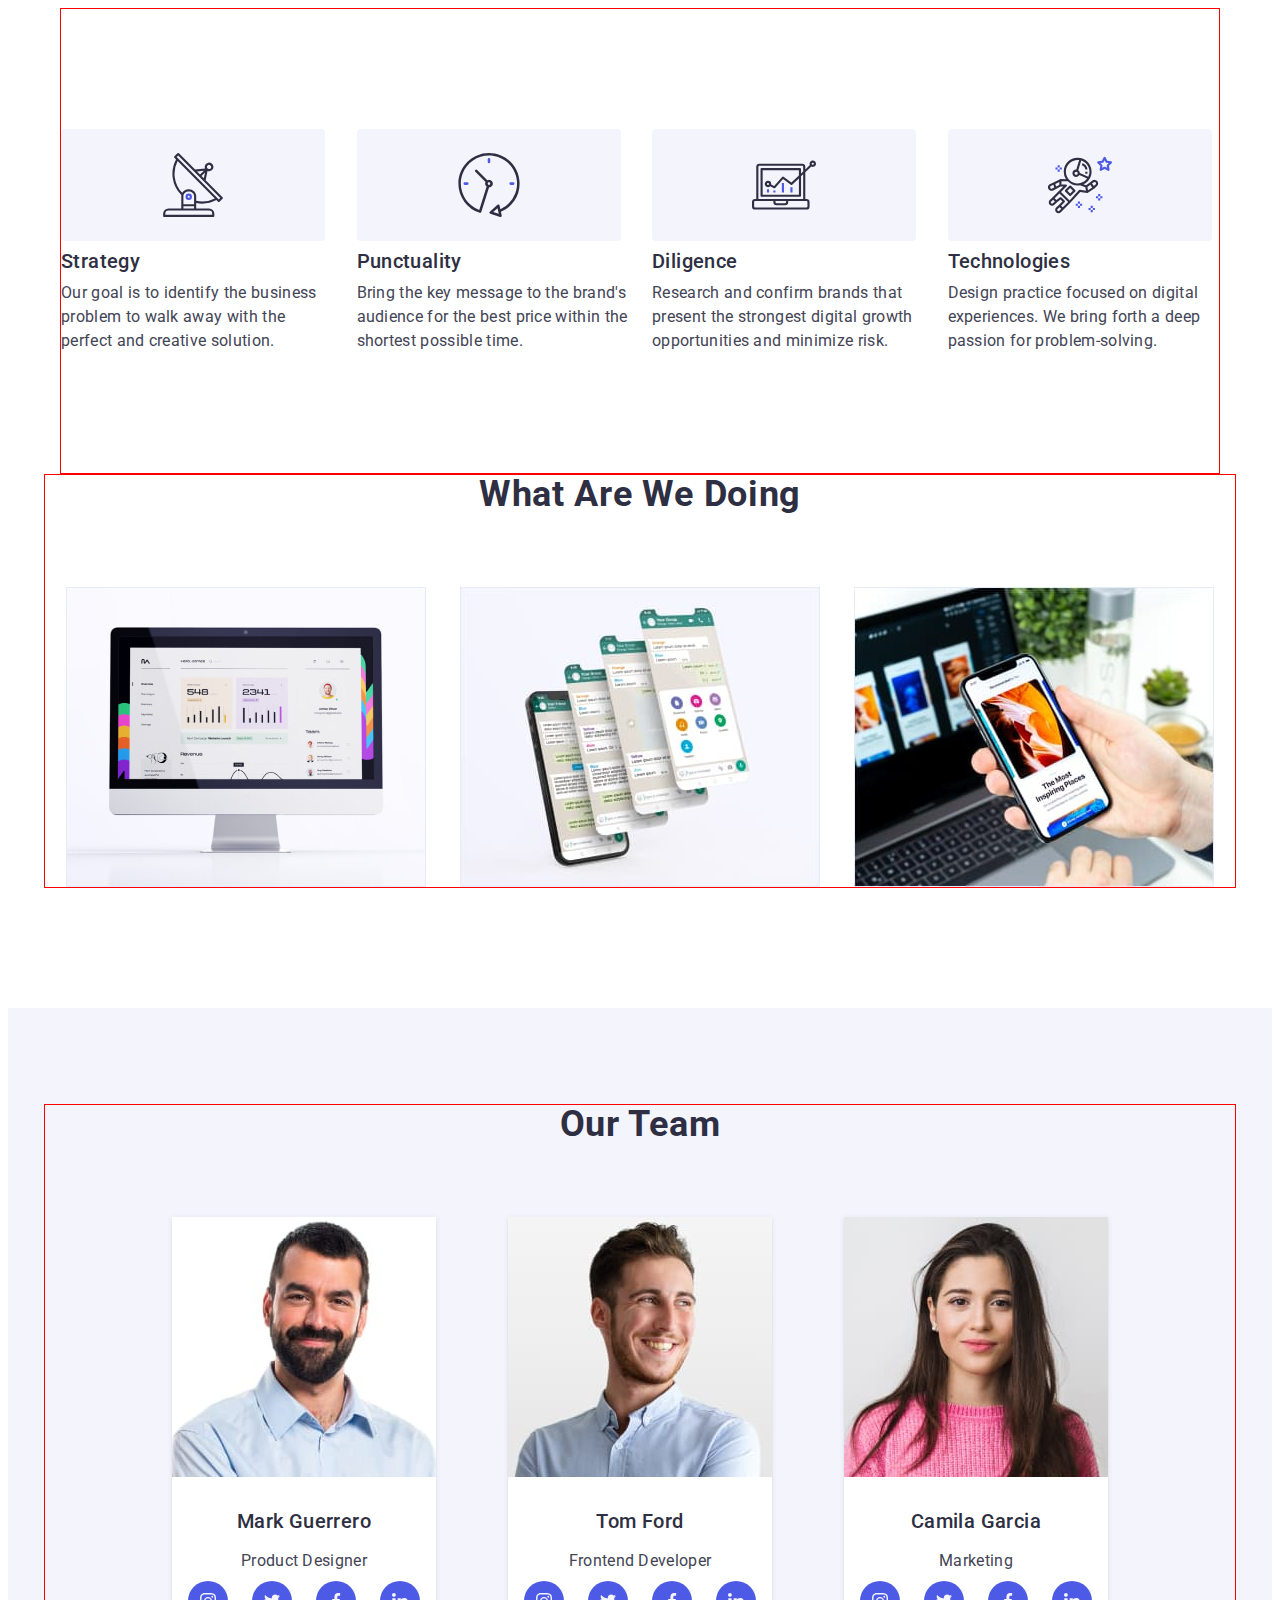
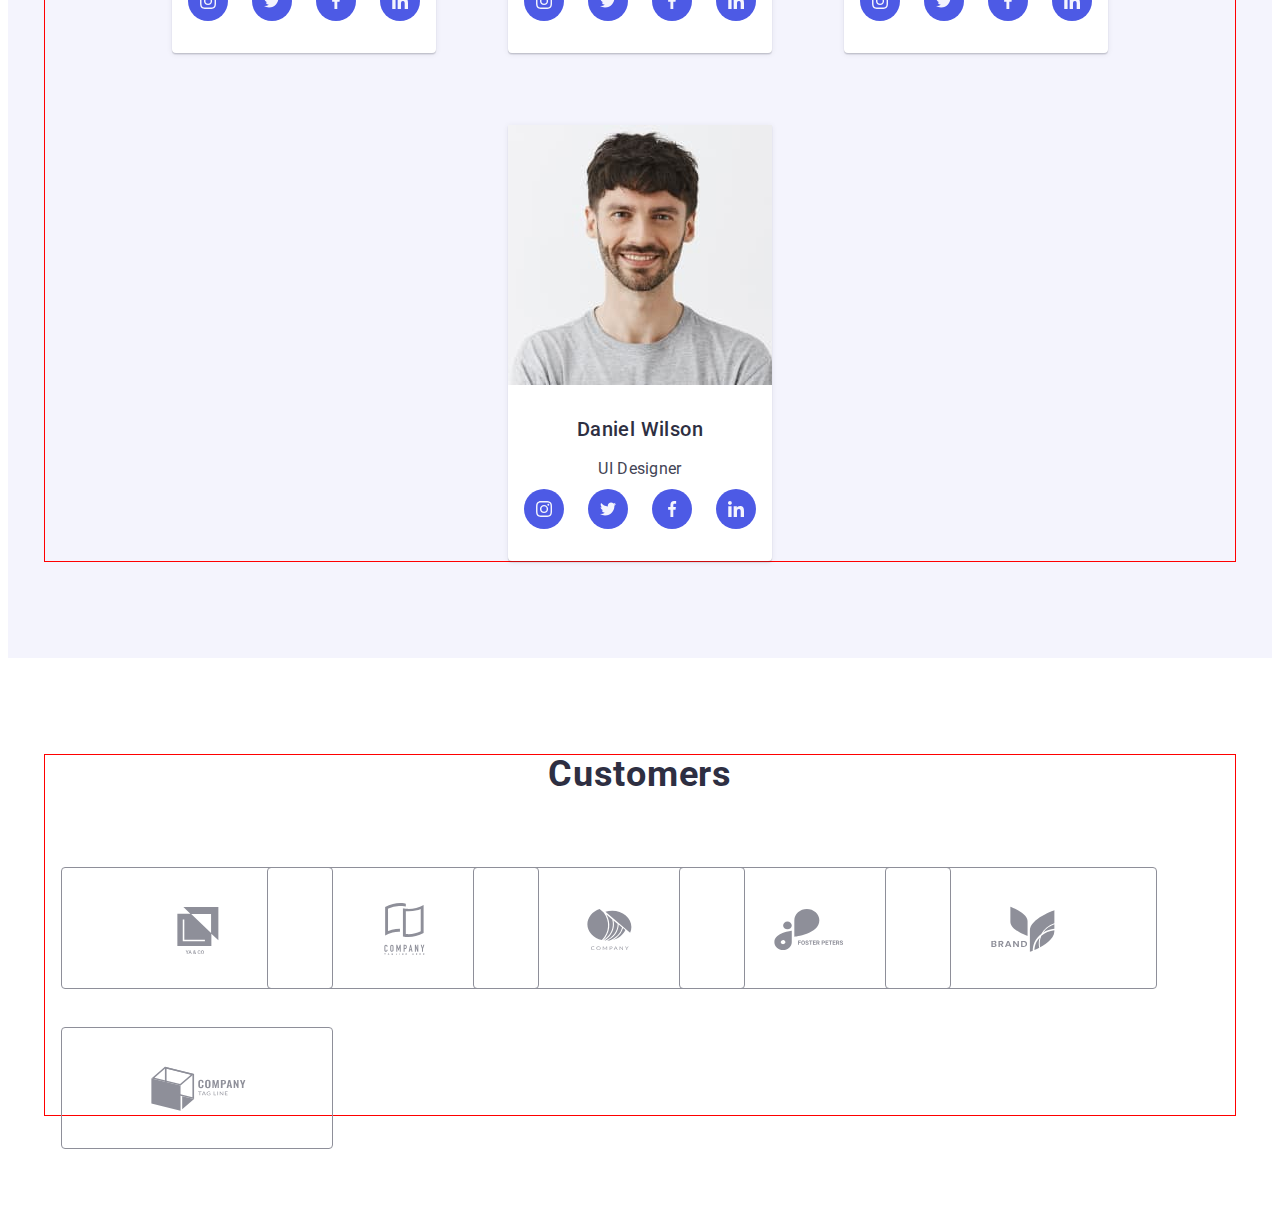
==== index.html @ f47b6e61 "section customers finished" ====
<!DOCTYPE html>
<html lang="en">

<head>
    <meta charset="utf-8">
    <meta name="viewport" content="width=device-width, initial-scale=1.0">
    <title>devstudio.com</title>
    <link rel="preconnect" href="https://fonts.googleapis.com">
    <link rel="preconnect" href="https://fonts.gstatic.com" crossorigin>
    <link
        href="https://fonts.googleapis.com/css2?family=Raleway:wght@800&family=Roboto:wght@400;500;700;900&display=swap"
        rel="stylesheet">
    <link rel="stylesheet" href="https://cdnjs.cloudflare.com/ajax/libs/modern-normalize/2.0.0/modern-normalize.min.css"
        integrity="sha512-4xo8blKMVCiXpTaLzQSLSw3KFOVPWhm/TRtuPVc4WG6kUgjH6J03IBuG7JZPkcWMxJ5huwaBpOpnwYElP/m6wg=="
        crossorigin="anonymous" referrerpolicy="no-referrer" />
    <link rel="stylesheet" href="./css/styles.css" />
    <link rel="stylesheet" href="./css/media.css" />
</head>

<body>
    <!-- <header class="header">
        <div class="container header-container">
            <nav class="header-navigation">
                <a class="logo link" href="./index.html"> Web <span class="logo-accent link"> Studio </span></a>
                <ul class="header-menu list">
                    <li><a class="header-menu-item link current" href="./index.html">Studio</a></li>
                    <li><a class="header-menu-item link" href="./portfolio.html">Portfolio</a></li>
                    <li><a class="header-menu-item link" href="">Contacts</a></li>
                </ul>
            </nav>
            <address class="address link">
                <ul class="list adress-list">
                    <li><a class="adress-list-item link" href="mailto:info@devstudio.com">info@devstudio.com</a></li>
                    <li><a class="adress-list-item link" href="tel:+110001111111">+11 (000) 111-11-11</a></li>
                </ul>
            </address>
        </div>
    </header> -->
    <main>
        <!-- <section class="section-one">
            <div class="container container-section-one">
                <h1 class="section-one-title">Effective Solutions for Your Business</h1>
                <button class="button-index" type="button" data-modal-open>Order Service</button>
            </div>
        </section> -->

        <section class="section-two">
            <div class="container container-sec-two">
                <h2 class="visually-hidden">section </h2>
                <ul class="list container-section-two">
                    <li class="section-two-item">
                        <div class="sectiontwo-icon-block">
                            <svg class="section2-icon" width="64" height="64">
                                <use href="./images/icons.svg#icon-antenna-1"></use>
                            </svg>
                        </div>
                        <H3 class="section-title-item">Strategy</H3>
                        <p class="p-style">Our goal is to identify the business problem to walk away with the perfect
                            and creative solution.
                        </p>
                    </li>
                    <li class="section-two-item">
                        <div class="sectiontwo-icon-block">
                            <svg class="section2-icon" width="64" height="64">
                                <use href="./images/icons.svg#icon-clock-1"></use>
                            </svg>
                        </div>
                        <H3 class="section-title-item">Punctuality</H3>
                        <p class="p-style">Bring the key message to the brand's audience for the best price within the
                            shortest possible
                            time.</p>
                    </li>
                    <li class="section-two-item">
                        <div class="sectiontwo-icon-block">
                            <svg class="section2-icon" width="64" height="64">
                                <use href="./images/icons.svg#icon-diagram-1"></use>
                            </svg>
                        </div>
                        <H3 class="section-title-item">Diligence</H3>
                        <p class="p-style">Research and confirm brands that present the strongest digital growth
                            opportunities and minimize
                            risk.</p>
                    </li>
                    <li class="section-two-item">
                        <div class="sectiontwo-icon-block">
                            <svg class="section2-icon" width="64" height="64">
                                <use href="./images/icons.svg#icon-astronaut-1"></use>
                            </svg>
                        </div>
                        <H3 class="section-title-item">Technologies</H3>
                        <p class="p-style">Design practice focused on digital experiences. We bring forth a deep passion
                            for
                            problem-solving.</p>
                    </li>
                </ul>
            </div>
        </section>
        <section class="section-three">
            <div class="container container-sec-three">
                <h2 class="section-title">What are we doing</h2>
                <ul class="list container-three-item">
                    <li class="container-three-img">
                        <a href="./portfolio.html">
                            <img src="./images/sec2img1.jpg" alt="personal computer" width="360" height="300">
                        </a>
                    </li>
                    <li class="container-three-img">
                        <a href="./portfolio.html">
                            <img src="./images/sec2img2.jpg" alt="smartphone" width="360" height="300">
                        </a>
                    </li>
                    <li class="container-three-img">
                        <a href="./portfolio.html">
                            <img src="./images/sec2img3.jpg" alt="mutual control" width="360" height="300">
                        </a>
                    </li>
                </ul>
            </div>
        </section>
        <section class="section-four">
            <div class="container container-section-four">
                <h2 class="section-title">Our Team</h2>
                <ul class="list container-four-list">
                    <li class="team-card">
                        <img src="./images/sec3img1mark-guerrer.jpg" alt="Mark Guerrero" width="264" height="260">
                        <div class="card-content">
                            <h3 class="section-title-item">Mark Guerrero</h3>
                            <p class="p-style">Product Designer</p>
                            <ul class="list team-icons-list">
                                <li class="team-icon-circle">
                                    <a href="" class="team-link">
                                        <svg class="social-icon" width="16" height="16">
                                            <use href="./images/icons.svg#icon-instagram-2"></use>
                                        </svg>
                                    </a>
                                </li>
                                <li class="team-icon-circle">
                                    <a href="" class="team-link">
                                        <svg class="social-icon" width="16" height="16">
                                            <use href="./images/icons.svg#icon-twitter-1"></use>
                                        </svg>
                                    </a>
                                </li>
                                <li class="team-icon-circle">
                                    <a href="" class="team-link">
                                        <svg class="social-icon" width="16" height="16">
                                            <use href="./images/icons.svg#icon-facebook-1"></use>
                                        </svg>
                                    </a>
                                </li>
                                <li class="team-icon-circle">
                                    <a href="" class="team-link">
                                        <svg class="social-icon" width="16" height="16">
                                            <use href="./images/icons.svg#icon-linkedin-1"></use>
                                        </svg>
                                    </a>
                                </li>
                            </ul>
                        </div>
                    </li>
                    <li class="team-card">
                        <img src="./images/sec3img2tom-ford.jpg" alt="Tom Ford" width="264" height="260">
                        <div class="card-content">
                            <h3 class="section-title-item">Tom Ford</h3>
                            <p class="p-style">Frontend Developer</p>
                            <ul class="list team-icons-list">
                                <li class="team-icon-circle">
                                    <a href="" class="team-link">
                                        <svg class="social-icon" width="16" height="16">
                                            <use href="./images/icons.svg#icon-instagram-2"></use>
                                        </svg>
                                    </a>
                                </li>
                                <li class="team-icon-circle">
                                    <a href="" class="team-link">
                                        <svg class="social-icon" width="16" height="16">
                                            <use href="./images/icons.svg#icon-twitter-1"></use>
                                        </svg>
                                    </a>
                                </li>
                                <li class="team-icon-circle">
                                    <a href="" class="team-link">
                                        <svg class="social-icon" width="16" height="16">
                                            <use href="./images/icons.svg#icon-facebook-1"></use>
                                        </svg>
                                    </a>
                                </li>
                                <li class="team-icon-circle">
                                    <a href="" class="team-link">
                                        <svg class="social-icon" width="16" height="16">
                                            <use href="./images/icons.svg#icon-linkedin-1"></use>
                                        </svg>
                                    </a>
                                </li>
                            </ul>
                        </div>
                    </li>
                    <li class="team-card">
                        <img src="./images/sec3img3camila-garcia.jpg" alt="Camila Garcia" width="264" height="260">
                        <div class="card-content">
                            <h3 class="section-title-item">Camila Garcia</h3>
                            <p class="p-style">Marketing</p>
                            <ul class="list team-icons-list">
                                <li class="team-icon-circle">
                                    <a href="" class="team-link">
                                        <svg class="social-icon" width="16" height="16">
                                            <use href="./images/icons.svg#icon-instagram-2"></use>
                                        </svg>
                                    </a>
                                </li>
                                <li class="team-icon-circle">
                                    <a href="" class="team-link">
                                        <svg class="social-icon" width="16" height="16">
                                            <use href="./images/icons.svg#icon-twitter-1"></use>
                                        </svg>
                                    </a>
                                </li>
                                <li class="team-icon-circle">
                                    <a href="" class="team-link">
                                        <svg class="social-icon" width="16" height="16">
                                            <use href="./images/icons.svg#icon-facebook-1"></use>
                                        </svg>
                                    </a>
                                </li>
                                <li class="team-icon-circle">
                                    <a href="" class="team-link">
                                        <svg class="social-icon" width="16" height="16">
                                            <use href="./images/icons.svg#icon-linkedin-1"></use>
                                        </svg>
                                    </a>
                                </li>
                            </ul>
                        </div>
                    </li>
                    <li class="team-card">
                        <img src="./images/sec3img4daniel-wilson.jpg" alt="Daniel Wilson" width="264" height="260">
                        <div class="card-content">
                            <h3 class="section-title-item">Daniel Wilson</h3>
                            <p class="p-style">UI Designer</p>
                            <ul class="list team-icons-list">
                                <li class="team-icon-circle">
                                    <a href="" class="team-link">
                                        <svg class="social-icon" width="16" height="16">
                                            <use href="./images/icons.svg#icon-instagram-2"></use>
                                        </svg>
                                    </a>
                                </li>
                                <li class="team-icon-circle">
                                    <a href="" class="team-link">
                                        <svg class="social-icon" width="16" height="16">
                                            <use href="./images/icons.svg#icon-twitter-1"></use>
                                        </svg>
                                    </a>
                                </li>
                                <li class="team-icon-circle">
                                    <a href="" class="team-link">
                                        <svg class="social-icon" width="16" height="16">
                                            <use href="./images/icons.svg#icon-facebook-1"></use>
                                        </svg>
                                    </a>
                                </li>
                                <li class="team-icon-circle">
                                    <a href="" class="team-link">
                                        <svg class="social-icon" width="16" height="16">
                                            <use href="./images/icons.svg#icon-linkedin-1"></use>
                                        </svg>
                                    </a>
                                </li>
                            </ul>
                        </div>
                    </li>
                </ul>
            </div>
        </section>
        <section class="section-customers">
            <div class="container container-customers">
                <h2 class="section-title">Customers</h2>
                <ul class="list customers-icon-list">
                    <li class="customers-icon-block">
                        <a href="" class="customers-icon-link">
                            <svg class="customers-icon" width="104" height="56">
                                <use href="./images/icons.svg#icon-logo1-yaco"></use>
                            </svg>
                        </a>
                    </li>
                    <li class="customers-icon-block">
                        <a href="" class="customers-icon-link">
                            <svg class="customers-icon" width="104" height="56">
                                <use href="./images/icons.svg#icon-logo2-tagline"></use>
                            </svg>
                        </a>
                    </li>
                    <li class="customers-icon-block">
                        <a href="" class="customers-icon-link">
                            <svg class="customers-icon" width="104" height="56">
                                <use href="./images/icons.svg#icon-logo3-company"></use>
                            </svg>
                        </a>
                    </li>
                    <li class="customers-icon-block">
                        <a href="" class="customers-icon-link">
                            <svg class="customers-icon" width="104" height="56">
                                <use href="./images/icons.svg#icon-logo4-forcterpeters"></use>
                            </svg>
                        </a>
                    </li>
                    <li class="customers-icon-block">
                        <a href="" class="customers-icon-link">
                            <svg class="customers-icon" width="104" height="56">
                                <use href="./images/icons.svg#icon-logo5-brand"></use>
                            </svg>
                        </a>
                    </li>
                    <li class="customers-icon-block">
                        <a href="" class="customers-icon-link">
                            <svg class="customers-icon" width="104" height="56">
                                <use href="./images/icons.svg#icon-logo6-companyTL"></use>
                            </svg>
                        </a>
                    </li>
                </ul>
            </div>
        </section>
    </main>
    <!-- <footer class="footer">
        <div class="container container-footer">
            <div class="footer-text">
                <a class="footer-logo link footer-block" href="./index.html"> Web <span
                        class="footter-logo-accent link">
                        Studio </span></a>
                <p class="footer-paragraf">Increase the flow of customers and sales for your business with digital
                    marketing & growth solutions.</p>
            </div>
            <div class="footer-social-block">
                <p class="social-text">Social media</p>
                <ul class="list footer-icons-list">
                    <li class="footer-icon-circle">
                        <a href="" class="footer-icon-link">
                            <svg class="footer-icon" width="24" height="24">
                                <use href="./images/icons.svg#icon-instagram-2"></use>
                            </svg>
                        </a>
                    </li>
                    <li class="footer-icon-circle">
                        <a href="" class="footer-icon-link">
                            <svg class="footer-icon" width="24" height="24">
                                <use href="./images/icons.svg#icon-twitter-1"></use>
                            </svg>
                        </a>
                    </li>
                    <li class="footer-icon-circle">
                        <a href="" class="footer-icon-link">
                            <svg class="footer-icon" width="24" height="24">
                                <use href="./images/icons.svg#icon-facebook-1"></use>
                            </svg>
                        </a>
                    </li>
                    <li class="footer-icon-circle">
                        <a href="" class="footer-icon-link">
                            <svg class="footer-icon" width="24" height="24">
                                <use href="./images/icons.svg#icon-linkedin-1"></use>
                            </svg>
                        </a>
                    </li>
                </ul>
            </div>
            <div class="footer-form-container">
                <p class="footer-form-title">Subscribe</p>
                <form class="footer-form">
                    <label class="footer-label" for="footer-input">
                        <input id="footer-input" class="footer-input" type="email" name="user-subscribe" placeholder="E-mail">
                    </label>
                    <button class="footer-button" type="submit">Subscribe
                        <svg class="footer-button-icon" width="24" height="24">
                            <use href="./images/icons.svg#icon-plane"></use>
                        </svg>
                    </button>
                </form>
            </div>
        </div>
    </footer> -->
    <div class="backdrop is-hidden" data-modal>
        <div class="modal">
            <button type="button" class="modal-close-btn" data-modal-close>
                <svg class="modal-icon" width="8" height="8">
                    <use href="./images/icons.svg#icon-close-modal"></use>
                </svg>
            </button>
            <p class="modal-title">
                Leave your contacts and we will call you back
            </p>
            <form class="modal-form">
                <div class="container-form">
                    <label class="label-user-name" for="user-name">Name</label>
                    <div class="input-user-name">
                        <input id="user-name" name="user-name" type="text" class="modal-input" required />
                        <svg class="modal-input-icon" width="18" height="24">
                            <use href="./images/icons.svg#icon-person"></use>
                        </svg>
                    </div>
                </div>
                <div class="container-form">
                    <label class="label-user-name" for="user-phone">Phone</label>
                    <div class="input-user-name">
                        <input id="user-phone" name="user-phone" type="text" class="modal-input" required />
                        <svg class="modal-input-icon" width="18" height="24">
                            <use href="./images/icons.svg#icon-phone"></use>
                        </svg>
                    </div>
                </div>
                <div class="container-form">
                    <label class="label-user-name" for="user-email">Email</label>
                    <div class="input-user-name">
                        <input id="user-email" name="user-email" type="email" class="modal-input" required />
                        <svg class="modal-input-icon" width="18" height="24">
                            <use href="./images/icons.svg#icon-email"></use>
                        </svg>
                    </div>
                </div>
                <div class="container-form-comment">
                    <label class="label-user-name" for="user-comment">Comment</label>
                    <textarea class="modal-textarea" id="user-comment" name="user-comment" placeholder="Text input"
                        required></textarea>
                </div>
                <div class="modal-chekbox">
                    <input class="visually-hidden modal-chekbox-input" type="checkbox" id="user-privacy" value="true"
                        name="user-privacy">
                    <label class=" modal-chekbox-label" for="user-privacy">
                        <span class="chekbox-label-icon">
                            <svg class="modal-chekbox-icon" width="10" height="8">
                                <use href="./images/icons.svg#icon-click"></use>
                            </svg>
                        </span>
                        I accept the terms and conditions of the
                        <a href="" class="modal-label-policy">Privacy Policy</a>
                    </label>
                </div>
                <button class="modal-button" type="submit">Send</button>
            </form>
        </div>
    </div>
    <script src="./js/modal.js"></script>
</body>

</html>
---- css/styles.css ----
:root {
  --navyblue: #2e2f42;
  --iris: #4d5ae5;
  --ocean: #404bbf;
  --slate: #434455;
  --white: #fff;
  --cloud: #f4f4fd;
  --background: #fff;
  --cornflower: #e7e9fc;
  --lightslate: #8e8f99;
  --green: #31d0aa;
  --navyblue-modal: rgba(46, 47, 66, 0.4);
  --dairy: #fcfcfc;
}
h1,
h2,
h3,
h4,
h5,
h6,
p {
  margin-top: 0;
  margin-bottom: 0;
}
ul,
ol {
  margin-top: 0;
  margin-bottom: 0;
  padding-left: 0;
}
body {
  font-size: 16px;
  font-family: "Roboto", sans-serif;
  line-height: 1.5;
  letter-spacing: 0.02em;
  color: var(--slate, #434455);
  background-color: var(--background, #fff);
}
img {
  display: block;
  max-width: 100%;
  height: auto;
  margin: 0 auto;
}

.visually-hidden {
  position: absolute;
  width: 1px;
  height: 1px;
  margin: -1px;
  border: 0;
  padding: 0;
  white-space: nowrap;
  clip-path: inset(100%);
  clip: rect(0 0 0 0);
  overflow: hidden;
}
.container {
  width: 100%;
  margin: 0 auto;
  /* padding: 0 15px 0 15px; */
  padding: 0 16px 0 16px;
  border: 1px solid red;
}
.header {
  border-bottom: 1px solid #e7e9fc;
  box-shadow: 0px 2px 1px rgba(46, 47, 66, 0.08),
    0px 1px 1px rgba(46, 47, 66, 0.16), 0px 1px 6px rgba(46, 47, 66, 0.08);
}
.header-container {
  display: flex;
  align-items: center;
  padding: 0 15px 0 15px;
}
.header-navigation {
  display: flex;
  align-items: center;
  flex-grow: 1;
  justify-content: flex-start;
  gap: 76px;
  padding: 24px 0;
}
.header-menu {
  display: flex;
  align-items: center;
  gap: 40px;
}
.header-menu-item {
  padding: 24px 0;
}
.adress-list {
  display: flex;
  align-items: center;
  gap: 40px;
}
.list {
  list-style: none;
}
.link {
  text-decoration: none;
}
.logo {
  color: var(--iris, #4d5ae5);
  font-size: 18px;
  font-family: "Raleway", sans-serif;
  font-weight: 800;
  line-height: 1.17;
  letter-spacing: 0.03em;
  text-transform: uppercase;
  margin-right: 76px;
}
.logo-accent {
  color: var(--navyblue, #2e2f42);
}
.header-menu-item {
  color: var(--navyblue, #2e2f42);
  font-size: 16px;
  font-family: "Roboto", sans-serif;
  font-style: normal;
  font-weight: 500;
  line-height: 1.5;
  letter-spacing: 0.02em;
  transition: color 250ms cubic-bezier(0.4, 0, 0.2, 1);
  animation-timing-function: cubic-bezier(0.4, 0, 0.2, 1);
  transition-property: color;
}
.header-menu-item:hover,
.header-menu-item:focus {
  color: var(--ocean, #404bbf);
  font-size: 16px;
  font-family: "Roboto", sans-serif;
  font-style: normal;
  font-weight: 500;
  line-height: 1.5;
  letter-spacing: 0.02em;
}
.current {
  color: var(--ocean, #404bbf);
  position: relative;
}
.current::after {
  content: "";
  position: absolute;
  bottom: -3px;
  left: 0;
  width: 100%;
  height: 4px;
  border-radius: 2px;
  background: var(--ocean);
}
.address {
  font-style: normal;
}
.adress-list-item {
  color: var(--slate, #434455);
  font-size: 16px;
  font-family: "Roboto", sans-serif;
  font-weight: 400;
  line-height: 1.5;
  letter-spacing: 0.02em;
  font-style: normal;
  transition: color 250ms cubic-bezier(0.4, 0, 0.2, 1);
  animation-timing-function: cubic-bezier(0.4, 0, 0.2, 1);
  transition-property: color;
}
.adress-list-item:hover,
.adress-list-item:focus {
  color: var(--ocean, #404bbf);
  font-size: 16px;
  font-family: "Roboto", sans-serif;
  font-weight: 400;
  line-height: 1.5;
  letter-spacing: 0.02em;
  font-style: normal;
}
.section-one {
  background-color: var(--navyblue, #2e2f42);
  background-image: linear-gradient(
      to bottom,
      rgba(46, 47, 66, 0.7),
      rgba(46, 47, 66, 0.7)
    ),
    url(../images/people-office1.jpg);
  background-repeat: no-repeat;
  max-width: 1440px;
  background-position: 50% 50%;
  background-size: cover;
  color: var(--white, #fff);
  padding: 188px 0;
  margin: 0 auto;
}

.container-section-one {
  display: flex;
  flex-direction: column;
  justify-content: center;
  align-items: center;
  max-width: 550px;
}
.section-one-title {
  font-size: 56px;
  font-family: "Roboto", sans-serif;
  font-style: normal;
  font-weight: 700;
  line-height: 1.07;
  letter-spacing: 0.02em;
  text-align: center;

  margin: 0 auto;
  margin-bottom: 48px;
}
.button-index {
  background: var(--iris, #4d5ae5);
  color: var(--white, #fff);
  font-size: 16px;
  font-family: "Roboto", sans-serif;
  font-style: normal;
  font-weight: 500;
  line-height: 1.5;
  letter-spacing: 0.04em;
  cursor: pointer;
  padding: 16px 32px;
  border-radius: 4px;
  min-width: 169px;
  height: 56px;
  border: 1px solid transparent;
  transition: background-color 250ms cubic-bezier(0.4, 0, 0.2, 1);
}
.button-index:hover,
.button-index:focus {
  background-color: var(--ocean, #404bbf);
  color: var(--white, #fff);
  font-size: 16px;
  font-family: "Roboto", sans-serif;
  font-style: normal;
  font-weight: 500;
  line-height: 1.5;
  letter-spacing: 0.04em;
  cursor: pointer;
  border: 1px solid transparent;
}
.section-two {
  display: flex;
}
.container-sec-two {
  padding: 96px 16px;
}
.container-section-two {
  display: flex;
  flex-wrap: wrap;
  gap: 72px;
}
.section-two-item {
}
.sectiontwo-icon-block {
  display: none;
}
.section2-icon {
}
.section-title-item {
  color: var(--navyblue, #2e2f42);
  text-align: center;
  font-size: 36px;
  font-family: "Roboto", sans-serif;
  font-style: normal;
  font-weight: 700;
  line-height: 1.11;
  letter-spacing: 0.02em;
  text-transform: capitalize;
}
.paragraph-style {
  align-self: stretch;
  color: var(--slate, #434455);
  font-family: Roboto;
  font-size: 16px;
  font-style: normal;
  font-weight: 500;
  line-height: 1.5; /* 150% */
  letter-spacing: 0.02em;
  margin-top: 8px;
}

.section-three {
  padding-bottom: 120px;
display: none;
}
.container-three-item {
  display: flex;
  gap: 24px;

}
.container-three-img {
  width: calc((100% - 24px * 2) / 3);
 
}
.section-title {
  color: var(--navyblue, #2e2f42);
  text-align: center;
  font-size: 36px;
  font-family: "Roboto", sans-serif;
  font-style: normal;
  font-weight: 700;
  line-height: 1.11;
  letter-spacing: 0.02em;
  text-transform: capitalize;
  margin-bottom: 72px;
  text-align: center;
 
}
.section-four {
  background: var(--cloud, #f4f4fd);
   padding: 96px 0;
  /* padding: 120px 0; */
}
.container-section-four{

}
.container-four-list {
  display: flex;
  flex-wrap: wrap;
  justify-content: center;
  gap: 72px;

}
.team-card {
  display: block;
  max-width: 264px;
   background-color: #ffffff;
  width: 100%;
  /* width: calc((100% - 24px * 3) / 4); */
  border-radius: 0px 0px 4px 4px;
  box-shadow: 0px 2px 1px 0px rgba(46, 47, 66, 0.08),
    0px 1px 1px 0px rgba(46, 47, 66, 0.16),
    0px 1px 6px 0px rgba(46, 47, 66, 0.08);
}
.section-title-item {
  margin-bottom: 0;
}
.card-content {
  display: flex;
  flex-direction: column;
  align-items: center;
  padding: 32px 0;
  gap: 8px;
}
.team-icons-block {
  display: flex;
  justify-content: center;
  align-items: center;
}
.team-icons-list {
  display: inline-flex;
  justify-content: center;
  gap: 24px;
}
.team-icon-circle {
  width: 40px;
  height: 40px;
}

.team-link {
  width: 100%;
  height: 100%;
  border-radius: 50%;
  background-color: var(--iris);
  display: flex;
  align-items: center;
  justify-content: center;
  transition: background-color 250ms cubic-bezier(0.4, 0, 0.2, 1);
  animation-timing-function: cubic-bezier(0.4, 0, 0.2, 1);
  transition-property: background-color;
}
.team-link:hover,
.team-link:focus {
  background-color: var(--ocean);
}
.social-icon {
  fill: var(--cloud);
  width: 16px;
  height: 16px;
}
.p-style {
  font-size: 16px;
  color: var(--slate, #434455);
}
.section-customers {
  padding: 96px 0;
  /* padding: 120px 0; */
}
.customers-icon-list {
  display: flex;
  flex-wrap: wrap;
  gap: 72px 16px;
  /* gap: 24px; */
  /* width: 100%; */
}
.customers-icon-block {
  width: calc((100% - 16px * 1) / 2);
  /* width: calc((100% - 120px) / 6); */
 height: 88px;
  max-width: 190px;
   /* width: 100%; */
}
.customers-icon-link {
  width: 100%;
  height: 100%;
  border: 1px solid var(--lightslate);
  border-color: var(--lightslate);
  border-radius: 4px;
  display: flex;
  align-items: center;
  justify-content: center;
  color: var(--lightslate);
  transition: border-color 250ms cubic-bezier(0.4, 0, 0.2, 1),
    color 250ms cubic-bezier(0.4, 0, 0.2, 1);
    padding: 16px 40px;
  }
.customers-icon-link:hover,
.customers-icon-link:focus {
  border-color: var(--ocean);
  color: var(--ocean);
}
.customers-icon {
  fill: currentColor;
  transition: fill 250ms cubic-bezier(0.4, 0, 0.2, 1);
min-width: 110px;
min-height: 56px;

  /* width: 104px;
  height: 56px; */
}
.customers-icon:hover,
.customers-icon:focus {
  fill: var(--ocean);
}

.footer {
  background: var(--navyblue, #2e2f42);
  color: var(--cloud, #f4f4fd);
  padding: 100px 0;
}
.container-footer {
  display: flex;
  align-items: baseline;
  justify-content: space-between;
}
.footer-logo {
  display: inline-block;
  color: var(--iris, #4d5ae5);
  font-size: 18px;
  font-family: "Raleway", sans-serif;
  font-weight: 800;
  line-height: 1.17;
  letter-spacing: 0.03em;
  text-transform: uppercase;
  margin-right: 76px;
}
.footer-block {
  margin-bottom: 16px;
  display: flex;
}
.footer-text {
  width: 264px;
  margin-right: 120px;
}
.footter-logo-accent {
  color: var(--cloud, #f4f4fd);
  font-size: 18px;
  font-family: "Raleway", sans-serif;
  font-style: normal;
  font-weight: 800;
  line-height: 1.17;
  letter-spacing: 0.03em;
  text-transform: uppercase;
  display: inline-block;
}
.footer-paragraf {
  font-weight: 500;
}
.social-text {
  font-weight: 500;
  color: var(--white);
  margin-bottom: 16px;
}
.footer-icons-list {
  display: flex;
  justify-content: center;
  align-items: center;
  gap: 16px;
}
.footer-icon-circle {
  width: 40px;
  height: 40px;
}

.footer-icon-link {
  width: 100%;
  height: 100%;
  background-color: var(--iris);
  border-radius: 50%;
  display: flex;
  align-items: center;
  justify-content: center;
  transition: background-color 250ms cubic-bezier(0.4, 0, 0.2, 1);
}
.footer-icon-link:hover,
.footer-icon-link:focus {
  background-color: var(--green);
}
.footer-icon {
  fill: var(--cloud);
  width: 24px;
  height: 24px;
}
.footer-form-container {
  margin-left: 80px;
}
.footer-form-title {
  color: var(--white);
  font-family: Roboto;
  font-size: 16px;
  font-weight: 500;
  line-height: 1.5em;
  letter-spacing: 0.02em;
  margin-bottom: 16px;
}
.footer-form {
  display: flex;
  gap: 24px;
}
.footer-input {
  width: 264px;
  height: 40px;
  border: 1px solid #ffffff;
  background-color: transparent;
  font-size: 12px;
  line-height: 1.5;
  letter-spacing: 0.04em;
  padding-left: 16px;
  filter: drop-shadow(0px 4px 4px rgba(0, 0, 0, 0.15));
  border-radius: 4px;
  color: #ffffff;
}
.footer-button {
  min-width: 165px;
  height: 40px;
  display: flex;
  justify-content: center;
  align-items: center;
  font-family: "Roboto", sans-serif;
  font-size: 16px;
  font-weight: 500;
  line-height: 1.5;
  letter-spacing: 0.04em;
  color: #ffffff;
  cursor: pointer;
  background-color: var(--iris);
  border: none;
  border-radius: 4px;
  transition: background-color 250ms cubic-bezier(0.4, 0, 0.2, 1);
}

.footer-button:hover,
.footer-button:focus {
  background-color: var(--ocean, #404bbf);
  color: var(--white, #fff);
  font-size: 16px;
  font-family: "Roboto", sans-serif;
  cursor: pointer;
  border: 1px solid transparent;
}
.footer-button-icon {
  margin-left: 16px;
  fill: var(--white);
}

.container-portfolio {
  display: flex;
  flex-direction: column;
  padding: 96px 0 120px 0;
}

.portfolio-card {
  transition: box-shadow 250ms cubic-bezier(0.4, 0, 0.2, 1);
  animation-timing-function: cubic-bezier(0.4, 0, 0.2, 1);
  transition-property: box-shadow;
}
.portfolio-card:hover,
.portfolio-card:focus {
  box-shadow: 0px 2px 1px 0px rgba(46, 47, 66, 0.08),
    0px 1px 1px 0px rgba(46, 47, 66, 0.16),
    0px 1px 6px 0px rgba(46, 47, 66, 0.08);
}
.portfolio-button {
  border: 1px solid var(--cornflower, #e7e9fc);
  background: var(--cloud, #f4f4fd);
  color: var(--iris, #4d5ae5);
  font-size: 16px;
  font-family: "Roboto", sans-serif;
  font-style: normal;
  font-weight: 500;
  line-height: 1.5;
  letter-spacing: 0.04em;
  cursor: pointer;
  padding: 12px 24px;
  border-radius: 4px;
  transition: color 250ms cubic-bezier(0.4, 0, 0.2, 1),
    background-color 250ms cubic-bezier(0.4, 0, 0.2, 1),
    border-color 250ms cubic-bezier(0.4, 0, 0.2, 1),
    box-shadow 250ms cubic-bezier(0.4, 0, 0.2, 1);
}
.portfolio-button:hover,
.portfolio-button:focus {
  border: 1px solid var(--cornflower, #e7e9fc);
  background: var(--ocean, #404bbf);
  color: var(--white, #fff);
  font-size: 16px;
  font-family: "Roboto", sans-serif;
  font-style: normal;
  font-weight: 500;
  line-height: 1.5;
  letter-spacing: 0.04em;
  cursor: pointer;
  border: 1px solid transparent;
  box-shadow: 0px 3px 1px rgba(0, 0, 0, 0.1), 0px 2px 1px rgba(0, 0, 0, 0.08),
    0px 2px 2px rgba(0, 0, 0, 0.12);
}
.container-portfolio-button {
  display: flex;
  gap: 24px;
  justify-content: center;
  margin-bottom: 72px;
}

.container-portfolio-list {
  display: flex;
  flex-wrap: wrap;
  gap: 48px 24px;
  transition: color 250ms cubic-bezier(0.4, 0, 0.2, 1),
    background-color 250ms cubic-bezier(0.4, 0, 0.2, 1),
    border-color 250ms cubic-bezier(0.4, 0, 0.2, 1),
    box-shadow 250ms cubic-bezier(0.4, 0, 0.2, 1);
}
.portfolio-card {
  width: calc((100% - 48px) / 3);
}
.container-portfolio-item {
  display: block;
  transition: box-shadow 250ms cubic-bezier(0.4, 0, 0.2, 1);
}
.container-portfolio-item:hover,
.container-portfolio-item:focus {
  box-shadow: 0px 1px 6px rgba(46, 47, 66, 0.08),
    0px 1px 1px rgba(46, 47, 66, 0.16), 0px 2px 1px rgba(46, 47, 66, 0.08);
  transform: translateY(0%);
}
.overlay-text {
  font-family: Roboto;
  font-size: 16px;
  font-style: normal;
  font-weight: 400;
  line-height: 1.5em;
  letter-spacing: 0.02em;
  color: var(--cloud);
  position: absolute;
  top: 0;
  padding: 40px 32px;
  background-color: var(--iris);
  width: 100%;
  height: 100%;
  transform: translatey(100%);
  transition: transform 250ms cubic-bezier(0.4, 0, 0.2, 1);
}

.container-portfolio-item:hover .overlay-text,
.container-portfolio-item:focus .overlay-text {
  transform: translateY(0%);
}
.box-overlay {
  position: relative;
  overflow: hidden;
}
.portfolio-card-description {
  display: flex;
  flex-direction: column;
  padding: 32px 16px;
  gap: 8px;
  border: 1px solid var(--cornflower, #e7e9fc);
  border-top: none;
}
/* modal */
.backdrop {
  position: fixed;
  top: 0;
  background-color: var(--navyblue-modal);
  width: 100%;
  height: 100%;
  transition: opacity 250ms cubic-bezier(0.4, 0, 0.2, 1),
    visibility 250ms cubic-bezier(0.4, 0, 0.2, 1);
}
.modal {
  padding: 72px 24px 24px 24px;
  width: 408px;
  min-height: 584px;
  position: absolute;
  left: 50%;
  top: 50%;
  transform: translate(-50%, -50%);
  background-color: var(--dairy);
  border-radius: 4px;
  box-shadow: 0px 2px 1px 0px rgba(0, 0, 0, 0.2),
    0px 1px 3px 0px rgba(0, 0, 0, 0.12), 0px 1px 1px 0px rgba(0, 0, 0, 0.14);
  transition: transform 250ms cubic-bezier(0.4, 0, 0.2, 1);
}

.modal-close-btn {
  display: flex;
  align-items: center;
  justify-content: center;
  position: absolute;
  right: 24px;
  top: 24px;
  width: 24px;
  height: 24px;
  border: 1px solid rgba(0, 0, 0, 0.1);
  border-radius: 50%;
  background-color: var(--cornflower);
  padding: 0;
  cursor: pointer;
  transition: background-color 250ms cubic-bezier(0.4, 0, 0.2, 1),
    border 250ms cubic-bezier(0.4, 0, 0.2, 1);
}
.modal-close-btn:hover,
.modal-close-btn:focus {
  background-color: var(--ocean);
  border: none;
}
.modal-icon {
  width: 8px;
  height: 8px;
  fill: var(--navyblue);
  position: absolute;
  left: 50%;
  top: 50%;
  transform: translate(-50%, -50%);
  transition: fill 250ms cubic-bezier(0.4, 0, 0.2, 1);
}
.modal-close-btn:hover .modal-icon,
.modal-close-btn:focus .modal-icon {
  fill: #ffffff;
}
.modal-title {
  color: var(--navyblue, #2e2f42);
  text-align: center;
  font-family: Roboto;
  font-size: 16px;
  font-weight: 500;
  line-height: 1.5em;
  letter-spacing: 0.02em;
  margin-bottom: 16px;
}
.container-form {
  margin-bottom: 8px;
}
.label-user-name {
  font-size: 12px;
  line-height: 1.17;
  letter-spacing: 0.04em;
  color: var(--lightslate);
  display: block;
  margin-bottom: 4px;
}
.input-user-name {
  position: relative;
}
.modal-input {
  width: 100%;
  height: 40px;
  border: 1px solid rgba(46, 47, 66, 0.4);
  border-radius: 4px;
  background-color: transparent;
  padding-left: 38px;
  outline: transparent;
  transition: border-color 250ms cubic-bezier(0.4, 0, 0.2, 1);
}
.modal-input:focus {
  border-color: var(--iris);
}
.modal-input-icon {
  position: absolute;
  left: 16px;
  top: 50%;
  transform: translateY(-50%);
  transition: fill 250ms cubic-bezier(0.4, 0, 0.2, 1);
}
.container-form:focus-within .modal-input-icon {
  fill: var(--iris);
}
.container-form-comment {
  margin-bottom: 16px;
}
.modal-textarea {
  width: 100%;
  height: 120px;
  font-size: 12px;
  line-height: 1.17;
  letter-spacing: 0.04em;
  color: rgba(46, 47, 66, 0.4);
  border: 1px solid rgba(46, 47, 66, 0.4);
  border-radius: 4px;
  background-color: transparent;
  padding: 8px 16px;
  outline: transparent;
  resize: none;
  transition: border-color 250ms cubic-bezier(0.4, 0, 0.2, 1);
}
.modal-textarea:focus {
  border-color: #4d5ae5;
}

.modal-textarea::placeholder {
  color: var(--navyblue-modal, rgba(46, 47, 66, 0.4));
}
.modal-chekbox {
  margin-bottom: 24px;
}
.modal-chekbox-label {
  font-size: 12px;
  line-height: 1.17;
  letter-spacing: 0.04em;
  color: var(--lightslate);
}
.chekbox-label-icon {
  width: 16px;
  height: 16px;
  border: 1px solid rgba(46, 47, 66, 0.4);
  border-radius: 2px;
  transition: background-color 250ms cubic-bezier(0.4, 0, 0.2, 1),
    border 250ms cubic-bezier(0.4, 0, 0.2, 1),
    fill 250ms cubic-bezier(0.4, 0, 0.2, 1);
  display: inline-flex;
  align-items: center;
  justify-content: center;
  fill: transparent;
  margin-right: 8px;
  cursor: pointer;
}
.modal-chekbox-input:checked + .modal-chekbox-label .chekbox-label-icon {
  border: none;
  fill: var(--cloud);
  background-color: var(--ocean);
}
.modal-label-policy {
  color: var(--iris);
}
.modal-button {
  margin: 0 auto;
  padding: 0;
  display: block;
  min-width: 169px;
  height: 56px;
  font-family: "Roboto", sans-serif;
  cursor: pointer;
  background-color: #4d5ae5;
  border: none;
  font-size: 16px;
  font-weight: 500;
  line-height: 1.5;
  letter-spacing: 0.04em;
  color: #ffffff;
  cursor: pointer;
  border-radius: 4px;
  transition: background-color 250ms cubic-bezier(0.4, 0, 0.2, 1);
}
.modal-button:hover,
.modal-button:focus {
  background-color: var(--ocean, #404bbf);
  color: var(--white, #fff);
  font-size: 16px;
  font-family: "Roboto", sans-serif;
  font-style: normal;
  font-weight: 500;
  line-height: 1.5;
  letter-spacing: 0.04em;
  cursor: pointer;
  border: 1px solid transparent;
}
.is-hidden {
  opacity: 0;
  visibility: hidden;
  pointer-events: none;
}
---- css/media.css ----
@media screen and (min-width: 375px) {
  .container {
    max-width: 345px;
  }
}

@media screen and (min-width: 768px) {
  .container {
    max-width: 736px;
  }
  .container-section-two {
    display: flex;
    flex-wrap: wrap;
    gap: 72px 24px;
  }
  .section-two-item {
    width: calc((100% - 24px * 1) / 2);
  }
  .section-title-item {
    text-align: left;
  }
}



@media screen and (min-width: 1188px) {
  .container {
    max-width: 1158px;
  }
  .container-sec-two {
    padding: 120px 0;
  }
  .container-section-two {
    display: flex;
    flex-wrap: wrap;
    gap: 24px;
  }
  .section-two-item {
    width: 100%;
    width: calc((100% - 24px * 3) / 4);
  }
  .sectiontwo-icon-block {
    width: 264px;
    height: 112px;
    border-radius: 4px;
    background: var(--cloud, #f4f4fd);
    margin-bottom: 8px;
    display: flex;
    align-items: center;
    justify-content: center;
  }
  .section2-icon {
    height: 64px;
    width: 64px;
  }
  .section-title-item {
    text-align: left;
    color: var(--navyblue, #2e2f42);
    font-size: 20px;
    font-family: "Roboto", sans-serif;
    font-style: normal;
    font-weight: 500;
    line-height: 1.2;
    letter-spacing: 0.02em;
    /* text-transform: capitalize; */
    margin-bottom: 8px;
  }
  .paragraph-style {
    align-self: stretch;
    color: var(--slate, #434455);
    font-family: Roboto;
    font-size: 16px;
    font-style: normal;
    font-weight: 500;
    line-height: 1.5; /* 150% */
    letter-spacing: 0.02em;
    margin-top: 8px;
  }
  .section-three {
  padding-bottom: 120px;
}
.section-three {
  padding-bottom: 120px;
display: flex;
}
.container-three-item {
  display: flex;
  gap: 24px;

}
.container-three-img {
  width: calc((100% - 24px * 2) / 3);
 
}
.section-title {
  color: var(--navyblue, #2e2f42);
  text-align: center;
  font-size: 36px;
  font-family: "Roboto", sans-serif;
  font-style: normal;
  font-weight: 700;
  line-height: 1.11;
  letter-spacing: 0.02em;
  text-transform: capitalize;
  margin-bottom: 72px;
  text-align: center;
 
}
}
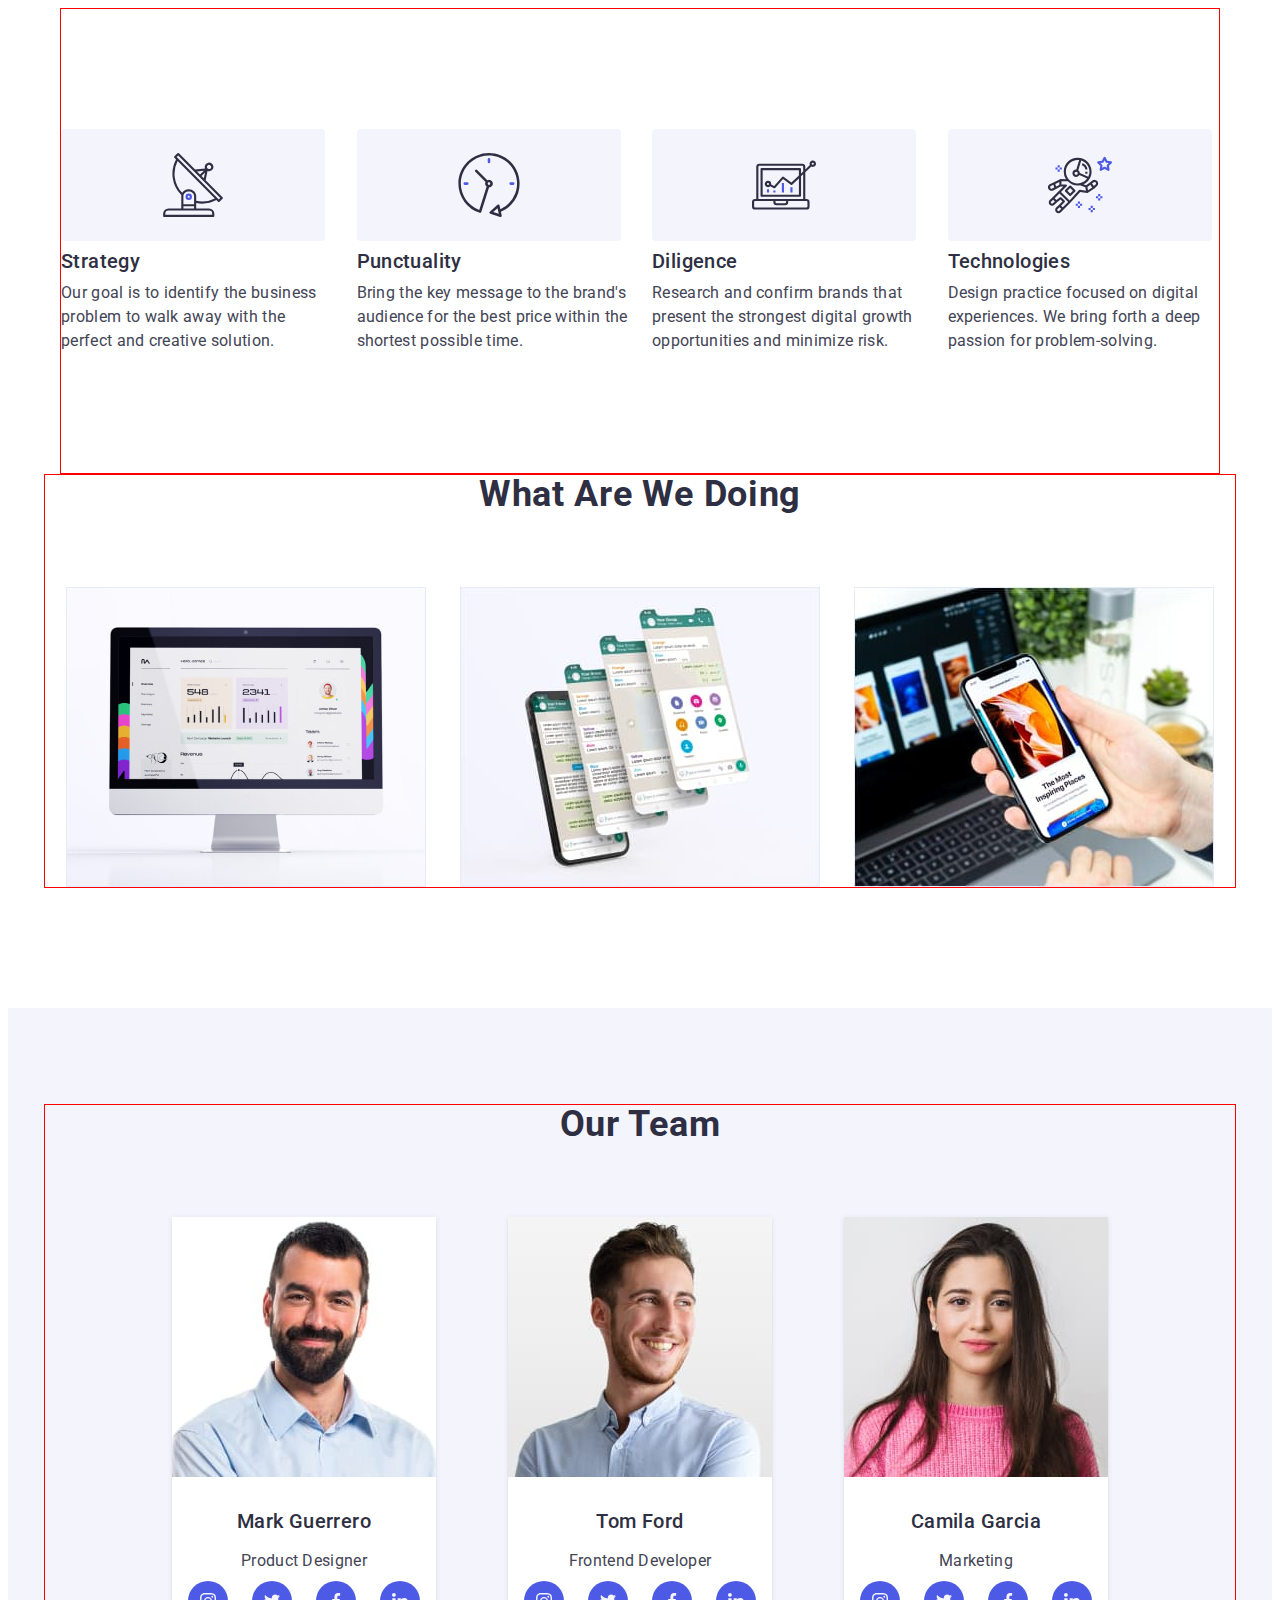
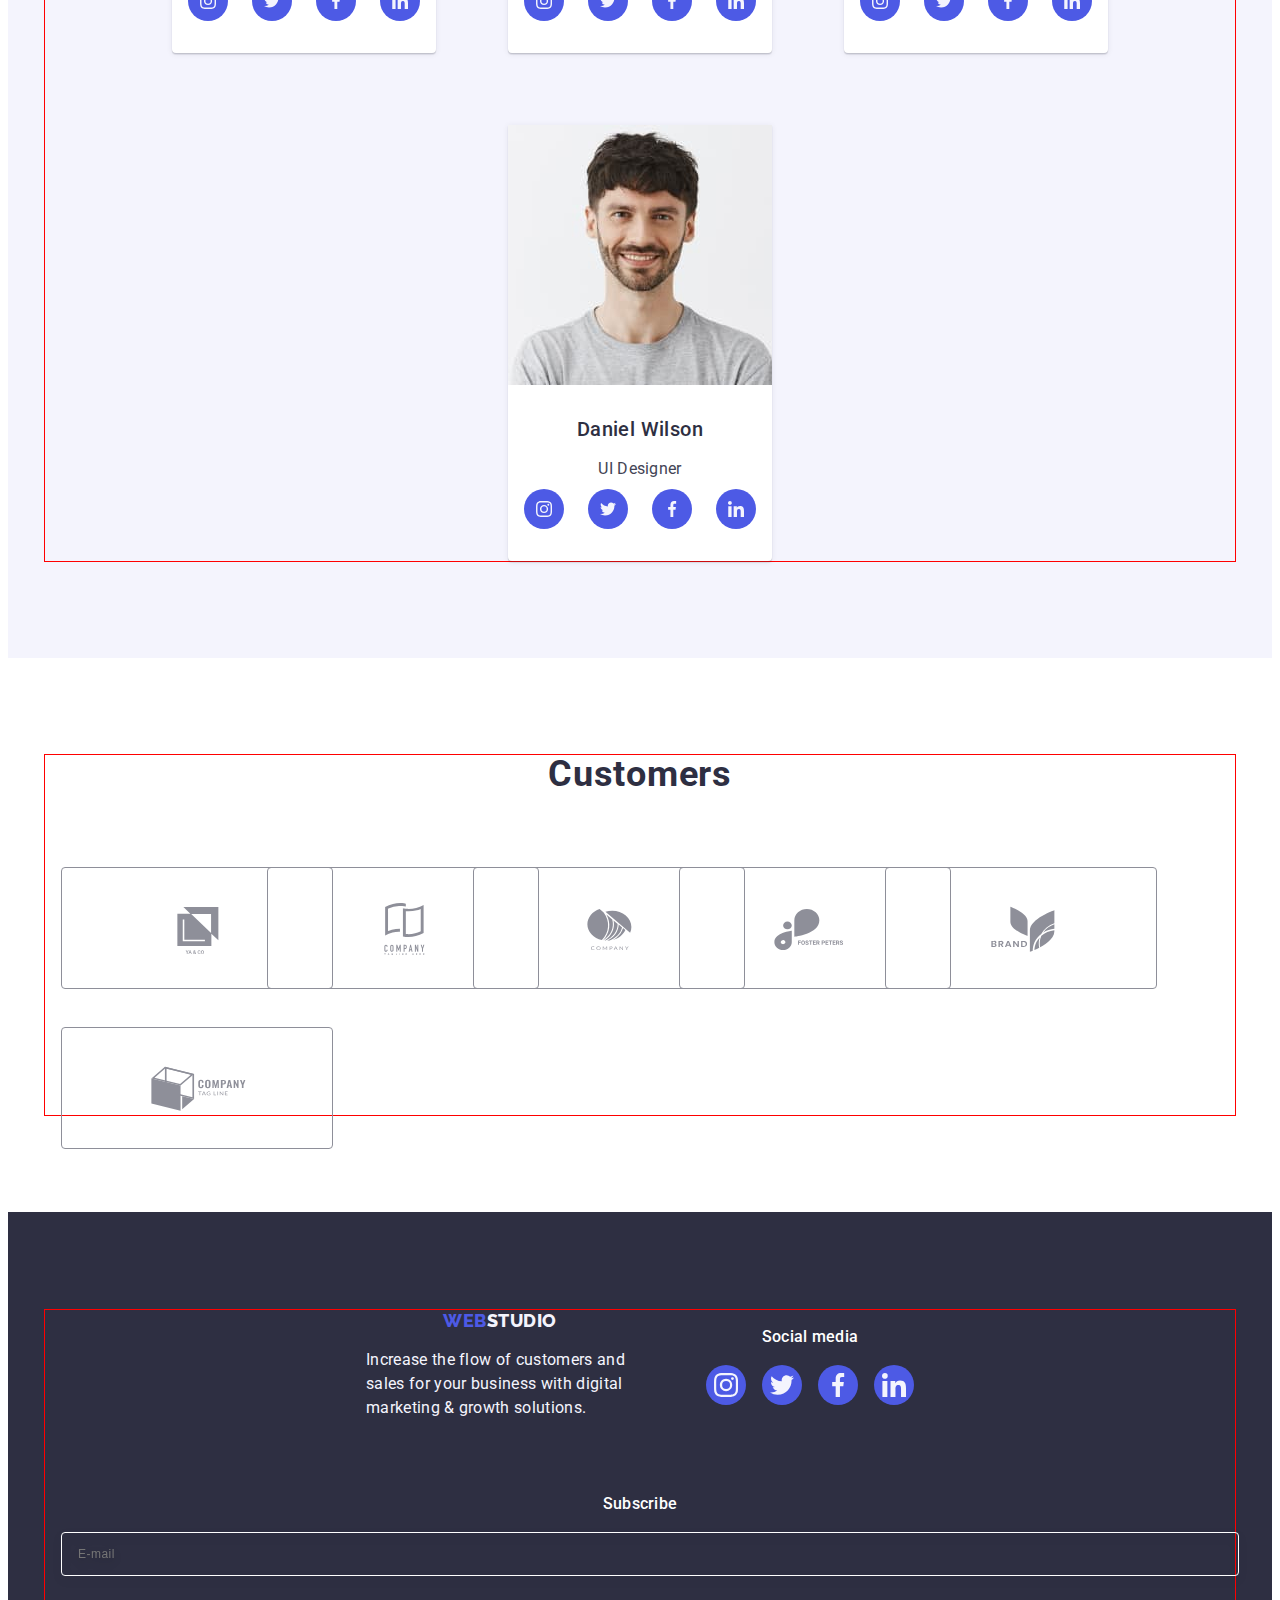
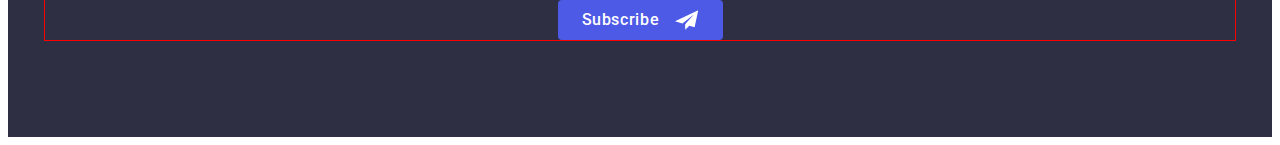
==== commit 96fe40e8: "footer finish" ====
--- a/index.html
+++ b/index.html
@@ -322,7 +322,7 @@
             </div>
         </section>
     </main>
-    <!-- <footer class="footer">
+    <footer class="footer">
         <div class="container container-footer">
             <div class="footer-text">
                 <a class="footer-logo link footer-block" href="./index.html"> Web <span
@@ -378,7 +378,7 @@
                 </form>
             </div>
         </div>
-    </footer> -->
+    </footer>
     <div class="backdrop is-hidden" data-modal>
         <div class="modal">
             <button type="button" class="modal-close-btn" data-modal-close>
--- a/css/styles.css
+++ b/css/styles.css
@@ -59,7 +59,7 @@
   width: 100%;
   margin: 0 auto;
   /* padding: 0 15px 0 15px; */
-  padding: 0 16px 0 16px;
+  padding: 0 16px;
   border: 1px solid red;
 }
 .header {
@@ -437,15 +437,22 @@
 .footer {
   background: var(--navyblue, #2e2f42);
   color: var(--cloud, #f4f4fd);
-  padding: 100px 0;
+  padding: 97px 0 96px 0;
+  /* padding: 100px 0; */
 }
 .container-footer {
   display: flex;
-  align-items: baseline;
-  justify-content: space-between;
+  flex-wrap: wrap;
+  justify-content: center;
+  gap: 72px;
+
+  /* align-items: baseline;
+  justify-content: space-between; */
 }
 .footer-logo {
-  display: inline-block;
+  display: flex;
+  justify-content: center;
+  /* display: inline-block; */
   color: var(--iris, #4d5ae5);
   font-size: 18px;
   font-family: "Raleway", sans-serif;
@@ -453,15 +460,19 @@
   line-height: 1.17;
   letter-spacing: 0.03em;
   text-transform: uppercase;
-  margin-right: 76px;
+  margin: 0 auto;
+  /* margin-right: 76px; */
 }
 .footer-block {
-  margin-bottom: 16px;
+  margin-bottom: 17px;
+  /* margin-bottom: 16px; */
   display: flex;
 }
 .footer-text {
-  width: 264px;
-  margin-right: 120px;
+  width: 268px;
+  /* width: 264px; */
+  gap: 17px;
+  /* margin-right: 120px; */
 }
 .footter-logo-accent {
   color: var(--cloud, #f4f4fd);
@@ -475,11 +486,17 @@
   display: inline-block;
 }
 .footer-paragraf {
-  font-weight: 500;
+  /* font-weight: 500; */
+}
+.footer-social-block{
+  display: flex;
+ flex-direction: column;
+  justify-content: center;
 }
 .social-text {
   font-weight: 500;
   color: var(--white);
+  text-align: center;
   margin-bottom: 16px;
 }
 .footer-icons-list {
@@ -513,7 +530,8 @@
   height: 24px;
 }
 .footer-form-container {
-  margin-left: 80px;
+  width: 100%;
+  /* margin-left: 80px; */
 }
 .footer-form-title {
   color: var(--white);
@@ -523,13 +541,17 @@
   line-height: 1.5em;
   letter-spacing: 0.02em;
   margin-bottom: 16px;
+  text-align: center;
 }
 .footer-form {
   display: flex;
+ flex-direction: column;
   gap: 24px;
 }
+
 .footer-input {
-  width: 264px;
+  width: 100%;
+  /* width: 264px; */
   height: 40px;
   border: 1px solid #ffffff;
   background-color: transparent;
@@ -542,7 +564,9 @@
   color: #ffffff;
 }
 .footer-button {
-  min-width: 165px;
+  padding: 0 24px;
+  max-width: 165px;
+  /* min-width: 165px; */
   height: 40px;
   display: flex;
   justify-content: center;
@@ -558,6 +582,7 @@
   border: none;
   border-radius: 4px;
   transition: background-color 250ms cubic-bezier(0.4, 0, 0.2, 1);
+margin: 0 auto;
 }
 
 .footer-button:hover,
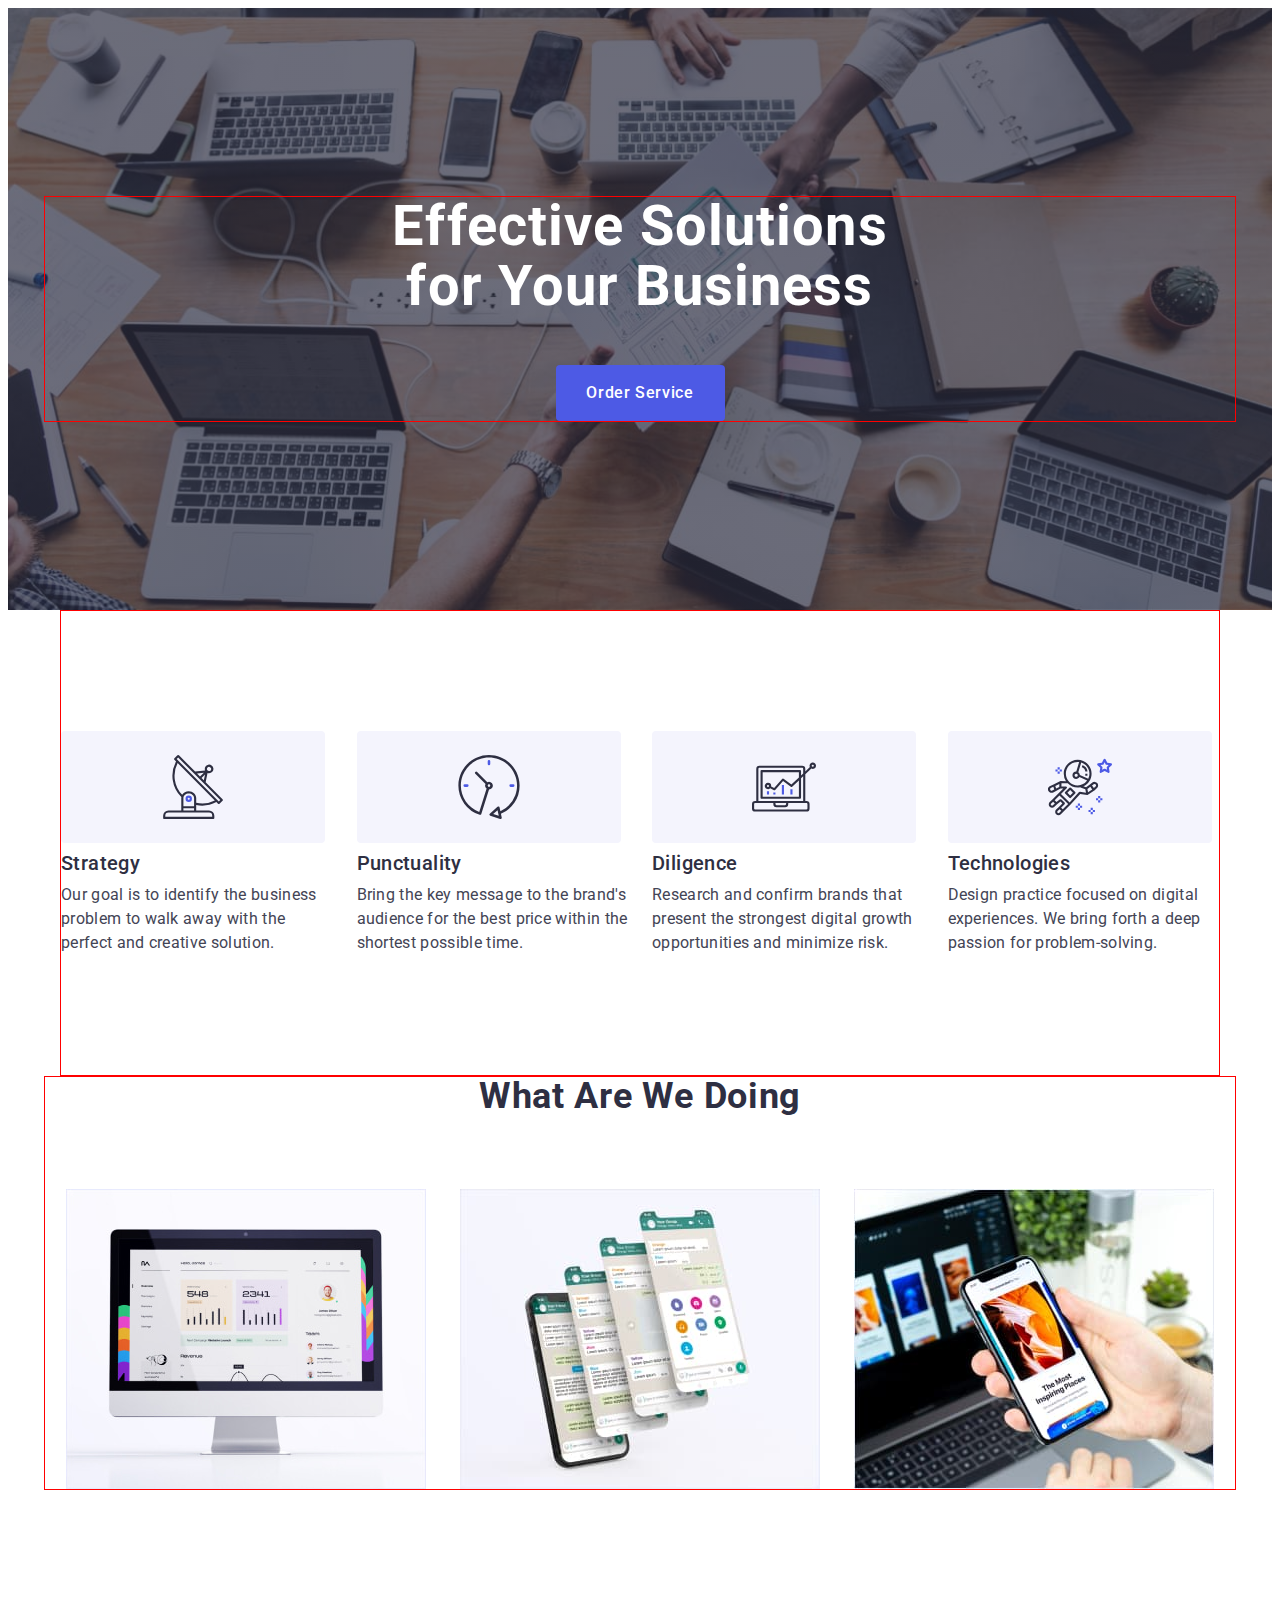
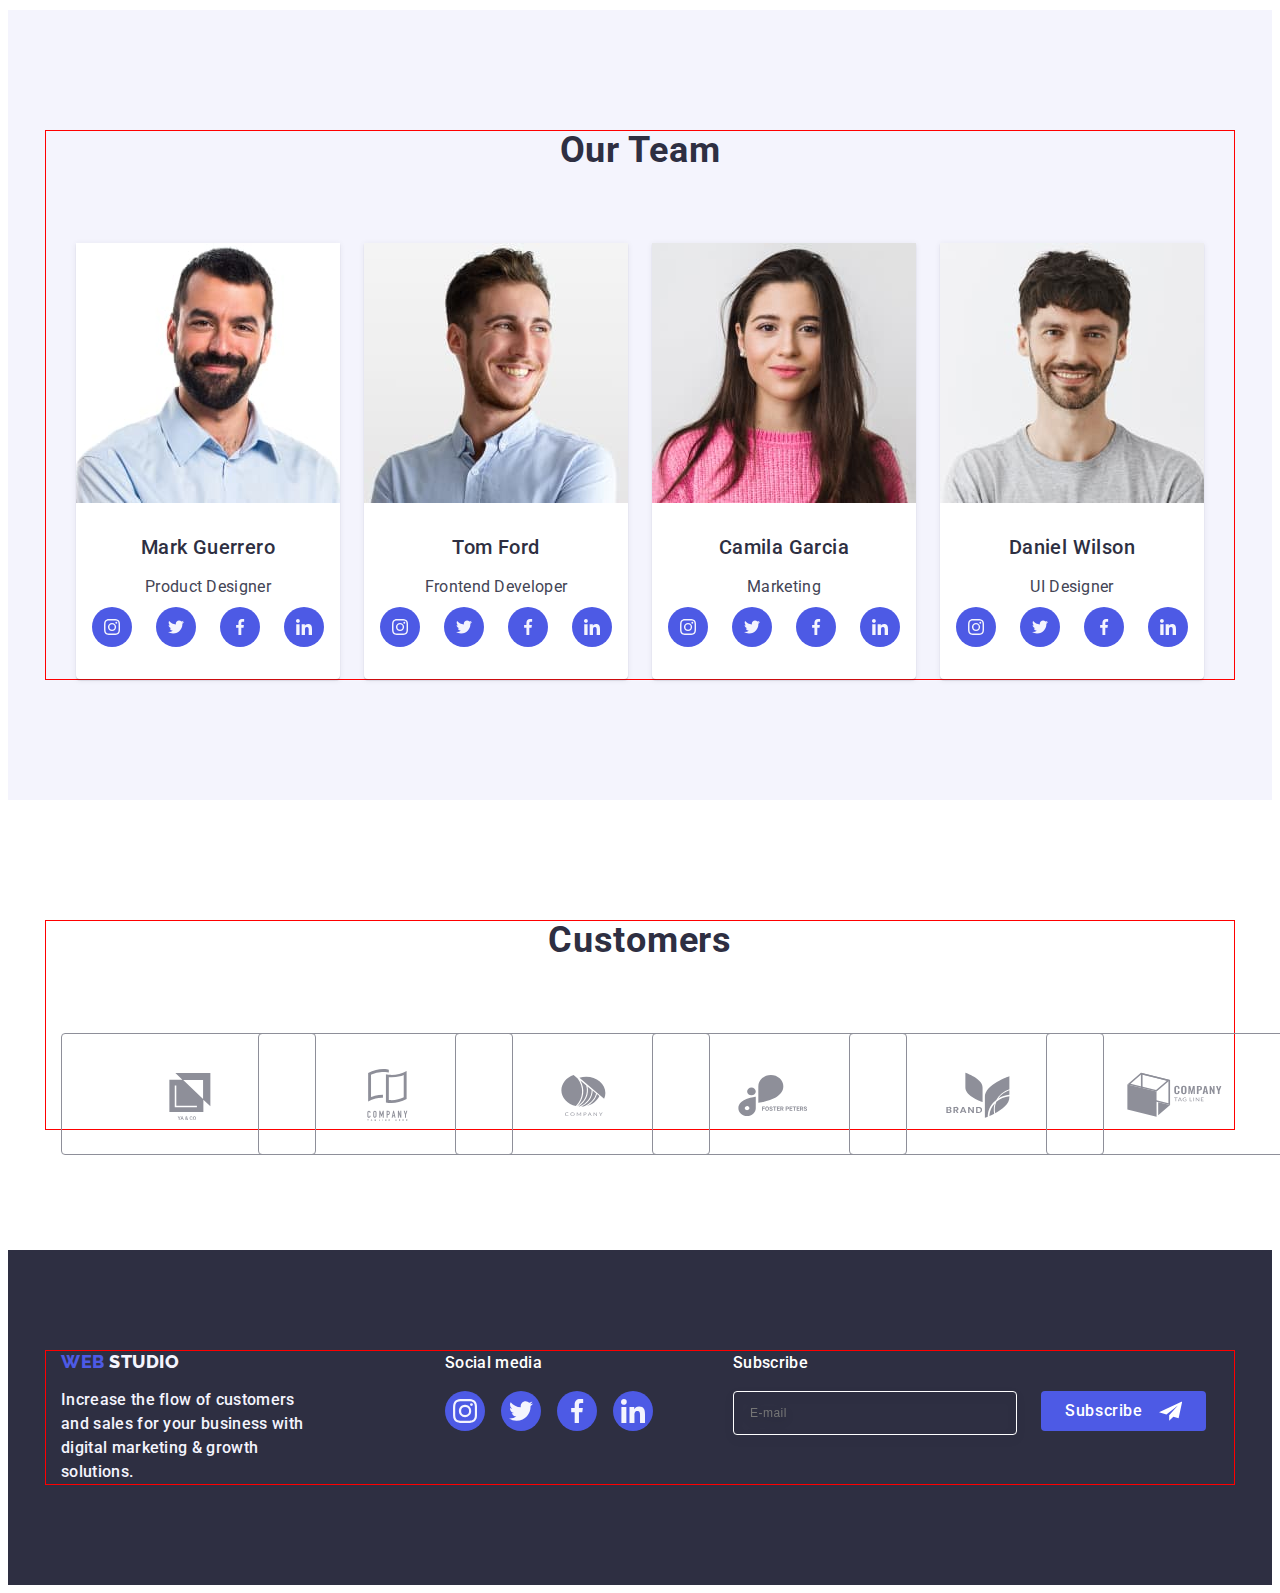
==== commit c1cb2e6c: "pictures optim" ====
--- a/index.html
+++ b/index.html
@@ -37,12 +37,12 @@
         </div>
     </header> -->
     <main>
-        <!-- <section class="section-one">
+        <section class="section-one">
             <div class="container container-section-one">
                 <h1 class="section-one-title">Effective Solutions for Your Business</h1>
                 <button class="button-index" type="button" data-modal-open>Order Service</button>
             </div>
-        </section> -->
+        </section>
 
         <section class="section-two">
             <div class="container container-sec-two">
@@ -101,17 +101,23 @@
                 <ul class="list container-three-item">
                     <li class="container-three-img">
                         <a href="./portfolio.html">
-                            <img src="./images/sec2img1.jpg" alt="personal computer" width="360" height="300">
+                            <img 
+                            srcset="./images/sec2img1.jpg 1x, ./images/sec2img1-2x.jpg 2x"
+                            src="./images/sec2img1.jpg" alt="personal computer" width="360" height="300">
                         </a>
                     </li>
                     <li class="container-three-img">
                         <a href="./portfolio.html">
-                            <img src="./images/sec2img2.jpg" alt="smartphone" width="360" height="300">
+                            <img 
+                            srcset="./images/sec2img2.jpg 1x, ./images/sec2img2-2x.jpg 2x"
+                            src="./images/sec2img2.jpg" alt="smartphone" width="360" height="300">
                         </a>
                     </li>
                     <li class="container-three-img">
                         <a href="./portfolio.html">
-                            <img src="./images/sec2img3.jpg" alt="mutual control" width="360" height="300">
+                            <img 
+                            srcset="./images/sec2img3.jpg 1x, ./images/sec2img3-2x.jpg 2x"
+                            src="./images/sec2img3.jpg" alt="mutual control" width="360" height="300">
                         </a>
                     </li>
                 </ul>
@@ -122,7 +128,9 @@
                 <h2 class="section-title">Our Team</h2>
                 <ul class="list container-four-list">
                     <li class="team-card">
-                        <img src="./images/sec3img1mark-guerrer.jpg" alt="Mark Guerrero" width="264" height="260">
+                        <img 
+                        srcset="./images/sec3img1mark-guerrer.jpg 1x, ./images/sec3img1mark-guerrer-2x.jpg 2x"
+                        src="./images/sec3img1mark-guerrer.jpg" alt="Mark Guerrero" width="264" height="260">
                         <div class="card-content">
                             <h3 class="section-title-item">Mark Guerrero</h3>
                             <p class="p-style">Product Designer</p>
@@ -159,7 +167,9 @@
                         </div>
                     </li>
                     <li class="team-card">
-                        <img src="./images/sec3img2tom-ford.jpg" alt="Tom Ford" width="264" height="260">
+                        <img 
+                        srcset="./images/sec3img2tom-ford.jpg 1x, ./images/sec3img2tom-ford-2x.jpg 2x"
+                        src="./images/sec3img2tom-ford.jpg" alt="Tom Ford" width="264" height="260">
                         <div class="card-content">
                             <h3 class="section-title-item">Tom Ford</h3>
                             <p class="p-style">Frontend Developer</p>
@@ -196,7 +206,9 @@
                         </div>
                     </li>
                     <li class="team-card">
-                        <img src="./images/sec3img3camila-garcia.jpg" alt="Camila Garcia" width="264" height="260">
+                        <img 
+                        srcset="./images/sec3img3camila-garcia.jpg 1x, ./images/sec3img3camila-garcia-2x.jpg 2x"
+                        src="./images/sec3img3camila-garcia.jpg" alt="Camila Garcia" width="264" height="260">
                         <div class="card-content">
                             <h3 class="section-title-item">Camila Garcia</h3>
                             <p class="p-style">Marketing</p>
@@ -233,7 +245,9 @@
                         </div>
                     </li>
                     <li class="team-card">
-                        <img src="./images/sec3img4daniel-wilson.jpg" alt="Daniel Wilson" width="264" height="260">
+                        <img 
+                        srcset="./images/sec3img4daniel-wilson.jpg 1x, ./images/sec3img4daniel-wilson-2x.jpg 2x"
+                        src="./images/sec3img4daniel-wilson.jpg" alt="Daniel Wilson" width="264" height="260">
                         <div class="card-content">
                             <h3 class="section-title-item">Daniel Wilson</h3>
                             <p class="p-style">UI Designer</p>
--- a/css/styles.css
+++ b/css/styles.css
@@ -180,34 +180,49 @@
       rgba(46, 47, 66, 0.7),
       rgba(46, 47, 66, 0.7)
     ),
-    url(../images/people-office1.jpg);
+    url(../images/hero-bg-small.jpg);
   background-repeat: no-repeat;
   max-width: 1440px;
   background-position: 50% 50%;
   background-size: cover;
   color: var(--white, #fff);
-  padding: 188px 0;
+  /* padding: 188px 0; */
+  padding: 112px 0;
   margin: 0 auto;
 }
+    @media (min-device-pixel-ratio: 2),
+    (min-resolution: 192dpi),
+    (min-resolution: 2dppx) {
+    .section-one {
+         background-image: linear-gradient(
+          to bottom,
+          rgba(46, 47, 66, 0.7),
+          rgba(46, 47, 66, 0.7)
+        ),
+        url(../images/hero-bg-small-2x.jpg);
+    }
+  }
 
 .container-section-one {
   display: flex;
   flex-direction: column;
   justify-content: center;
   align-items: center;
-  max-width: 550px;
+
 }
 .section-one-title {
-  font-size: 56px;
+  /* font-size: 56px; */
+  font-size: 36px;
   font-family: "Roboto", sans-serif;
   font-style: normal;
   font-weight: 700;
-  line-height: 1.07;
+  /* line-height: 1.07; */
+  line-height: 1.11;
   letter-spacing: 0.02em;
   text-align: center;
-
   margin: 0 auto;
-  margin-bottom: 48px;
+  /* margin-bottom: 48px; */
+  margin-bottom: 72px;
 }
 .button-index {
   background: var(--iris, #4d5ae5);
@@ -223,6 +238,7 @@
   border-radius: 4px;
   min-width: 169px;
   height: 56px;
+  padding: 0;
   border: 1px solid transparent;
   transition: background-color 250ms cubic-bezier(0.4, 0, 0.2, 1);
 }
@@ -251,6 +267,7 @@
   gap: 72px;
 }
 .section-two-item {
+
 }
 .sectiontwo-icon-block {
   display: none;
--- a/css/media.css
+++ b/css/media.css
@@ -1,13 +1,48 @@
 @media screen and (min-width: 375px) {
   .container {
-    max-width: 345px;
+    max-width: 375px;
   }
 }
+
+
+
+
+
+
+
+
 
 @media screen and (min-width: 768px) {
   .container {
     max-width: 736px;
   }
+  .section-one {
+   
+    background-image: linear-gradient(
+        to bottom,
+        rgba(46, 47, 66, 0.7),
+        rgba(46, 47, 66, 0.7)
+      ),
+      url(../images/hero-bg-middle.jpg);
+  }
+    @media (min-device-pixel-ratio: 2),
+    (min-resolution: 192dpi),
+    (min-resolution: 2dppx) {
+    .section-one {
+         background-image: linear-gradient(
+          to bottom,
+          rgba(46, 47, 66, 0.7),
+          rgba(46, 47, 66, 0.7)
+        ),
+        url(../images/hero-bg-middle-2x.jpg);
+    }
+  }
+.section-one-title{
+  max-width: 496px;
+  font-size: 56px;
+  margin-bottom: 36px;
+}
+
   .container-section-two {
     display: flex;
     flex-wrap: wrap;
@@ -19,13 +54,111 @@
   .section-title-item {
     text-align: left;
   }
+  .section-four > .container {
+    max-width: 552px;
+    padding: 0;
+  }
+  .container-four-list {
+    display: flex;
+    flex-wrap: wrap;
+    gap: 64px 24px;
+  }
+  .team-card {
+    width: calc((100% - 24px * 1) / 2);
+  }
+  .section-customers > .container {
+    max-width: 552px;
+    padding: 0;
+  }
+  .customers-icon-list {
+    display: flex;
+    flex-wrap: wrap;
+    gap: 72px 24px;
+    justify-content: center;
+    /* gap: 24px; */
+    /* width: 100%; */
+  }
+  .customers-icon-block {
+    width: calc((100% - 24px * 2) / 3);
+    /* width: calc((100% - 120px) / 6); */
+    height: 88px;
+    /* max-width: 190px; */
+    /* width: 100%; */
+  }
+
+  .footer > .container {
+    max-width: 552px;
+    padding: 0;
+  }
+  .container-footer {
+    align-items: flex-start;
+    justify-content: flex-start;
+    gap: 72px 24px;
+  }
+  .footer-logo {
+    justify-content: left;
+  }
+  .social-text {
+    text-align: left;
+    padding-right: 24px;
+  }
+  .footer-form {
+    display: flex;
+    flex-direction: row;
+    gap: 24px;
+  }
+  .footer-form-title {
+    text-align: left;
+  }
+  .footer-input {
+    width: 264px;
+  }
+  .footer-button {
+    justify-content: left;
+    margin: 0;
+  }
 }
+
+
+
+
+
+
+
 
 
 
 @media screen and (min-width: 1188px) {
   .container {
     max-width: 1158px;
+  }
+ 
+    .section-one {
+         background-image: linear-gradient(
+          to bottom,
+          rgba(46, 47, 66, 0.7),
+          rgba(46, 47, 66, 0.7)
+        ),
+        url(../images/hero-bg-large.jpg);
+    
+    padding: 188px 0;
+  }
+
+    @media (min-device-pixel-ratio: 2),
+    (min-resolution: 192dpi),
+    (min-resolution: 2dppx) {
+    .section-one {
+         background-image: linear-gradient(
+          to bottom,
+          rgba(46, 47, 66, 0.7),
+          rgba(46, 47, 66, 0.7)
+        ),
+        url(../images/hero-bg-large-2x.jpg);
+    }
+  }
+  .section-one-title{
+    line-height: 1.07;
+    margin-bottom: 48px;
   }
   .container-sec-two {
     padding: 120px 0;
@@ -77,35 +210,99 @@
     margin-top: 8px;
   }
   .section-three {
-  padding-bottom: 120px;
+    padding-bottom: 120px;
+  }
+  .section-three {
+    padding-bottom: 120px;
+    display: flex;
+  }
+  .container-three-item {
+    display: flex;
+    gap: 24px;
+  }
+  .container-three-img {
+    width: calc((100% - 24px * 2) / 3);
+  }
+  .section-title {
+    color: var(--navyblue, #2e2f42);
+    text-align: center;
+    font-size: 36px;
+    font-family: "Roboto", sans-serif;
+    font-style: normal;
+    font-weight: 700;
+    line-height: 1.11;
+    letter-spacing: 0.02em;
+    text-transform: capitalize;
+    margin-bottom: 72px;
+    text-align: center;
+  }
+  .section-four > .container {
+    max-width: 1158px;
+    padding: 0 15px;
+  }
+  .section-four {
+    background: var(--cloud, #f4f4fd);
+    padding: 120px 0;
+  }
+  .container-four-list {
+    display: flex;
+    flex-wrap: wrap;
+    gap: 24px;
+  }
+  .team-card {
+    width: calc((100% - 24px * 3) / 4);
+  }
+  .section-customers {
+    padding: 120px 0;
+  }
+  .section-customers > .container {
+    max-width: 1158px;
+    padding: 0 15px;
+  }
+  .customers-icon-list {
+    display: inline-flex;
+    gap: 24px;
+    width: 100%;
+  }
+  .customers-icon-block {
+    width: 100%;
+    width: calc((100% - 24px * 5) / 6);
+  }
+  .footer > .container {
+    max-width: 1158px;
+    padding: 0 15px;
+  }
+  .footer {
+    padding: 100px 0;
+  }
+  .container-footer {
+    align-items: baseline;
+    justify-content: space-between;
+    flex-wrap: nowrap;
+    gap: 0;
+  }
+  .footer-logo {
+    display: inline-block;
+    margin-right: 76px;
+  }
+  .footer-block {
+    margin-bottom: 16px;
+  }
+  .footer-text {
+    min-width: 264px;
+    margin-right: 120px;
+    font-weight: 400;
+  }
+  .footer-paragraf {
+    font-weight: 500;
+  }
+  .footer-form-container {
+    margin-left: 80px;
+  }
+  .footer-input {
+    width: 264px;
+  }
+  .footer-button {
+    min-width: 165px;
+  }
 }
-.section-three {
-  padding-bottom: 120px;
-display: flex;
-}
-.container-three-item {
-  display: flex;
-  gap: 24px;
-
-}
-.container-three-img {
-  width: calc((100% - 24px * 2) / 3);
- 
-}
-.section-title {
-  color: var(--navyblue, #2e2f42);
-  text-align: center;
-  font-size: 36px;
-  font-family: "Roboto", sans-serif;
-  font-style: normal;
-  font-weight: 700;
-  line-height: 1.11;
-  letter-spacing: 0.02em;
-  text-transform: capitalize;
-  margin-bottom: 72px;
-  text-align: center;
- 
-}
-}
-
-
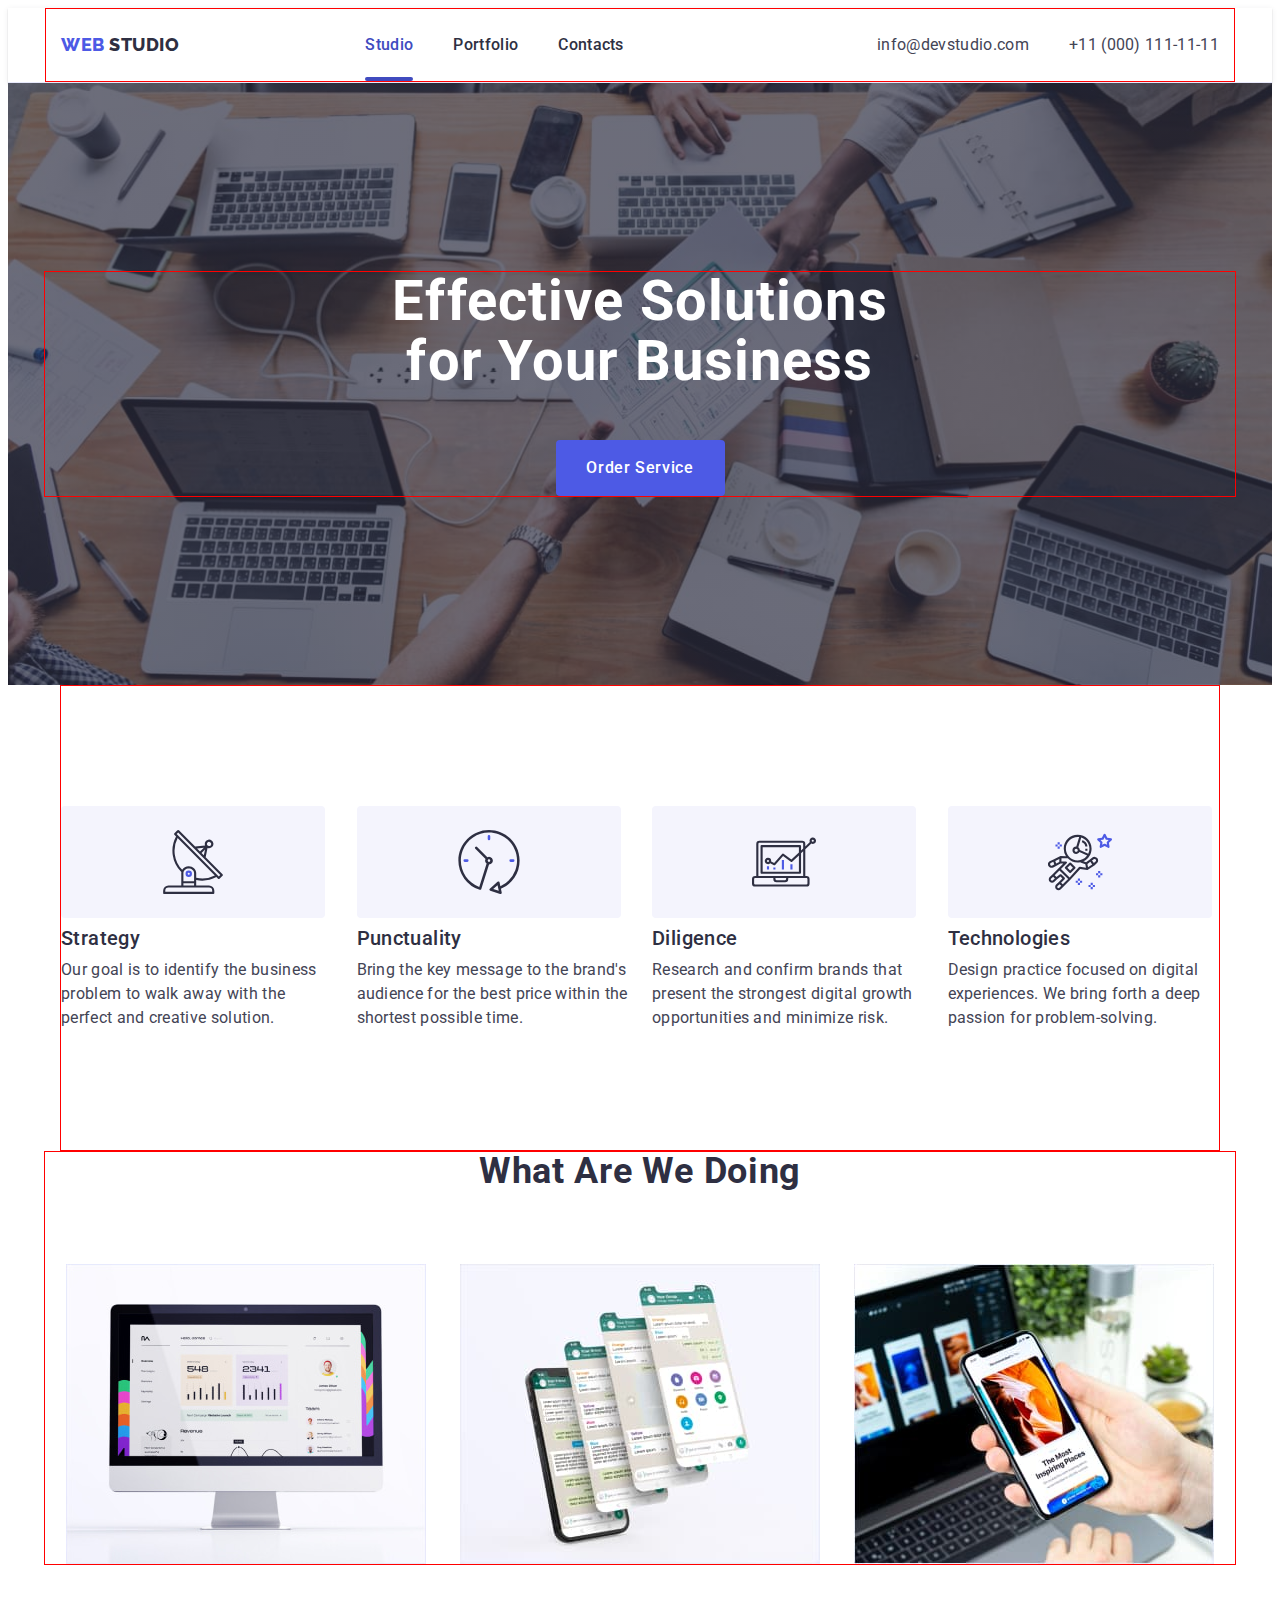
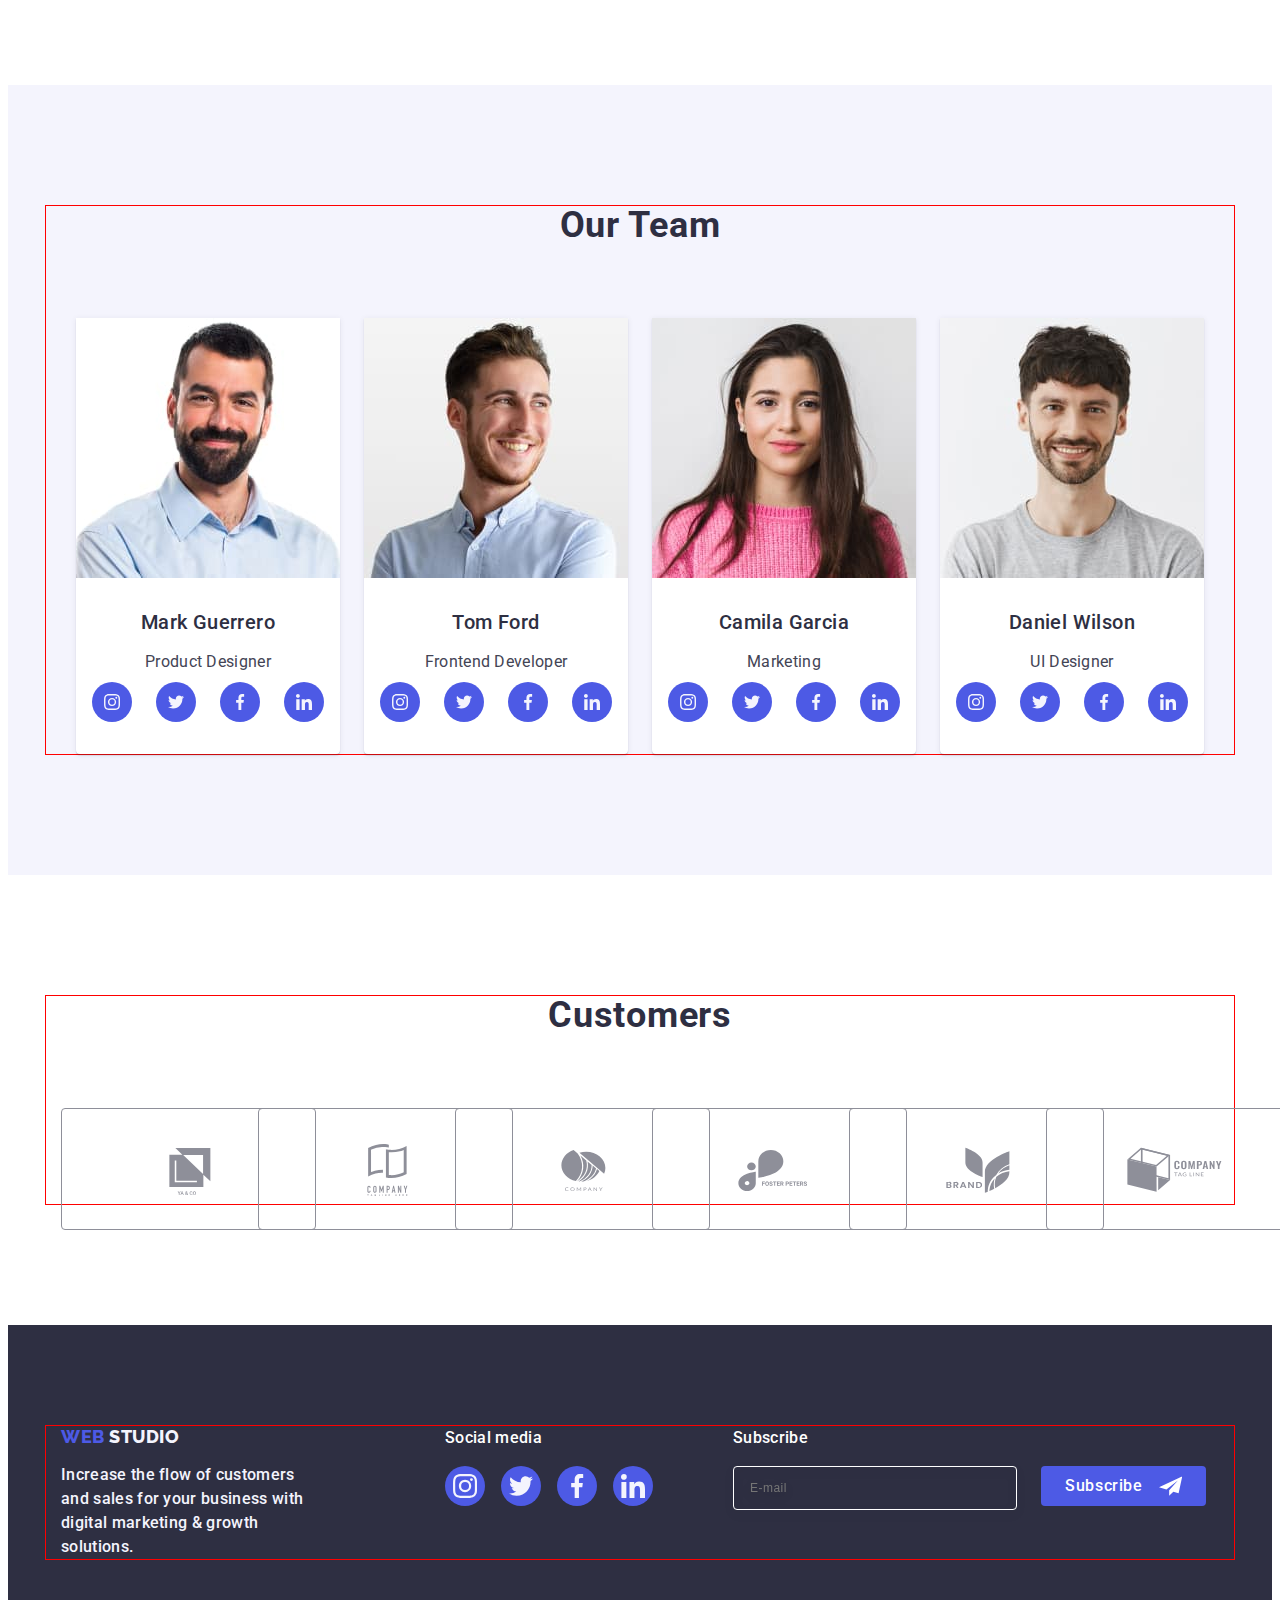
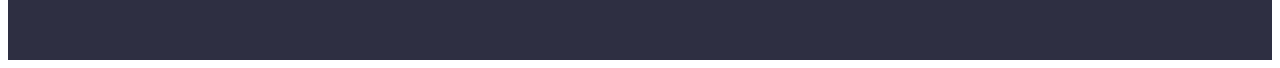
==== commit 78705409: "add icon menu" ====
--- a/index.html
+++ b/index.html
@@ -18,7 +18,7 @@
 </head>
 
 <body>
-    <!-- <header class="header">
+    <header class="header">
         <div class="container header-container">
             <nav class="header-navigation">
                 <a class="logo link" href="./index.html"> Web <span class="logo-accent link"> Studio </span></a>
@@ -34,8 +34,13 @@
                     <li><a class="adress-list-item link" href="tel:+110001111111">+11 (000) 111-11-11</a></li>
                 </ul>
             </address>
+            <div class="menu-icon-block">
+                <svg class="menu-icon" width="32" height="22">
+                    <use href="./images/icons.svg#icon-menu-hamburger"></use>
+                </svg>
+            </div>
         </div>
-    </header> -->
+    </header>
     <main>
         <section class="section-one">
             <div class="container container-section-one">
@@ -101,23 +106,20 @@
                 <ul class="list container-three-item">
                     <li class="container-three-img">
                         <a href="./portfolio.html">
-                            <img 
-                            srcset="./images/sec2img1.jpg 1x, ./images/sec2img1-2x.jpg 2x"
-                            src="./images/sec2img1.jpg" alt="personal computer" width="360" height="300">
+                            <img srcset="./images/sec2img1.jpg 1x, ./images/sec2img1-2x.jpg 2x"
+                                src="./images/sec2img1.jpg" alt="personal computer" width="360" height="300">
                         </a>
                     </li>
                     <li class="container-three-img">
                         <a href="./portfolio.html">
-                            <img 
-                            srcset="./images/sec2img2.jpg 1x, ./images/sec2img2-2x.jpg 2x"
-                            src="./images/sec2img2.jpg" alt="smartphone" width="360" height="300">
+                            <img srcset="./images/sec2img2.jpg 1x, ./images/sec2img2-2x.jpg 2x"
+                                src="./images/sec2img2.jpg" alt="smartphone" width="360" height="300">
                         </a>
                     </li>
                     <li class="container-three-img">
                         <a href="./portfolio.html">
-                            <img 
-                            srcset="./images/sec2img3.jpg 1x, ./images/sec2img3-2x.jpg 2x"
-                            src="./images/sec2img3.jpg" alt="mutual control" width="360" height="300">
+                            <img srcset="./images/sec2img3.jpg 1x, ./images/sec2img3-2x.jpg 2x"
+                                src="./images/sec2img3.jpg" alt="mutual control" width="360" height="300">
                         </a>
                     </li>
                 </ul>
@@ -128,9 +130,8 @@
                 <h2 class="section-title">Our Team</h2>
                 <ul class="list container-four-list">
                     <li class="team-card">
-                        <img 
-                        srcset="./images/sec3img1mark-guerrer.jpg 1x, ./images/sec3img1mark-guerrer-2x.jpg 2x"
-                        src="./images/sec3img1mark-guerrer.jpg" alt="Mark Guerrero" width="264" height="260">
+                        <img srcset="./images/sec3img1mark-guerrer.jpg 1x, ./images/sec3img1mark-guerrer-2x.jpg 2x"
+                            src="./images/sec3img1mark-guerrer.jpg" alt="Mark Guerrero" width="264" height="260">
                         <div class="card-content">
                             <h3 class="section-title-item">Mark Guerrero</h3>
                             <p class="p-style">Product Designer</p>
@@ -167,9 +168,8 @@
                         </div>
                     </li>
                     <li class="team-card">
-                        <img 
-                        srcset="./images/sec3img2tom-ford.jpg 1x, ./images/sec3img2tom-ford-2x.jpg 2x"
-                        src="./images/sec3img2tom-ford.jpg" alt="Tom Ford" width="264" height="260">
+                        <img srcset="./images/sec3img2tom-ford.jpg 1x, ./images/sec3img2tom-ford-2x.jpg 2x"
+                            src="./images/sec3img2tom-ford.jpg" alt="Tom Ford" width="264" height="260">
                         <div class="card-content">
                             <h3 class="section-title-item">Tom Ford</h3>
                             <p class="p-style">Frontend Developer</p>
@@ -206,9 +206,8 @@
                         </div>
                     </li>
                     <li class="team-card">
-                        <img 
-                        srcset="./images/sec3img3camila-garcia.jpg 1x, ./images/sec3img3camila-garcia-2x.jpg 2x"
-                        src="./images/sec3img3camila-garcia.jpg" alt="Camila Garcia" width="264" height="260">
+                        <img srcset="./images/sec3img3camila-garcia.jpg 1x, ./images/sec3img3camila-garcia-2x.jpg 2x"
+                            src="./images/sec3img3camila-garcia.jpg" alt="Camila Garcia" width="264" height="260">
                         <div class="card-content">
                             <h3 class="section-title-item">Camila Garcia</h3>
                             <p class="p-style">Marketing</p>
@@ -245,9 +244,8 @@
                         </div>
                     </li>
                     <li class="team-card">
-                        <img 
-                        srcset="./images/sec3img4daniel-wilson.jpg 1x, ./images/sec3img4daniel-wilson-2x.jpg 2x"
-                        src="./images/sec3img4daniel-wilson.jpg" alt="Daniel Wilson" width="264" height="260">
+                        <img srcset="./images/sec3img4daniel-wilson.jpg 1x, ./images/sec3img4daniel-wilson-2x.jpg 2x"
+                            src="./images/sec3img4daniel-wilson.jpg" alt="Daniel Wilson" width="264" height="260">
                         <div class="card-content">
                             <h3 class="section-title-item">Daniel Wilson</h3>
                             <p class="p-style">UI Designer</p>
@@ -382,7 +380,8 @@
                 <p class="footer-form-title">Subscribe</p>
                 <form class="footer-form">
                     <label class="footer-label" for="footer-input">
-                        <input id="footer-input" class="footer-input" type="email" name="user-subscribe" placeholder="E-mail">
+                        <input id="footer-input" class="footer-input" type="email" name="user-subscribe"
+                            placeholder="E-mail">
                     </label>
                     <button class="footer-button" type="submit">Subscribe
                         <svg class="footer-button-icon" width="24" height="24">
--- a/css/styles.css
+++ b/css/styles.css
@@ -77,21 +77,25 @@
   align-items: center;
   flex-grow: 1;
   justify-content: flex-start;
-  gap: 76px;
+
+  /* gap: 76px; */
   padding: 24px 0;
 }
 .header-menu {
-  display: flex;
-  align-items: center;
-  gap: 40px;
+  display: none;
+  /* display: flex;
+  align-items: center;
+  gap: 40px; */
 }
 .header-menu-item {
   padding: 24px 0;
 }
+
 .adress-list {
-  display: flex;
-  align-items: center;
-  gap: 40px;
+  display: none;
+  /* display: flex;
+  align-items: center;
+  gap: 40px; */
 }
 .list {
   list-style: none;
@@ -107,7 +111,8 @@
   line-height: 1.17;
   letter-spacing: 0.03em;
   text-transform: uppercase;
-  margin-right: 76px;
+  /* margin-right: 76px; */
+  margin-right: 110px;
 }
 .logo-accent {
   color: var(--navyblue, #2e2f42);
@@ -133,6 +138,10 @@
   font-weight: 500;
   line-height: 1.5;
   letter-spacing: 0.02em;
+}
+
+.menu-icon {
+  fiil: var(--navyblue);
 }
 .current {
   color: var(--ocean, #404bbf);
@@ -153,24 +162,25 @@
 }
 .adress-list-item {
   color: var(--slate, #434455);
-  font-size: 16px;
+  font-size: 12px;
   font-family: "Roboto", sans-serif;
   font-weight: 400;
-  line-height: 1.5;
-  letter-spacing: 0.02em;
+  line-height: 1.17;
+  letter-spacing: 0.04em;
   font-style: normal;
   transition: color 250ms cubic-bezier(0.4, 0, 0.2, 1);
   animation-timing-function: cubic-bezier(0.4, 0, 0.2, 1);
   transition-property: color;
 }
+
 .adress-list-item:hover,
 .adress-list-item:focus {
   color: var(--ocean, #404bbf);
-  font-size: 16px;
+  font-size: 12px;
   font-family: "Roboto", sans-serif;
   font-weight: 400;
-  line-height: 1.5;
-  letter-spacing: 0.02em;
+  line-height: 1.17;
+  letter-spacing: 0.04em;
   font-style: normal;
 }
 .section-one {
@@ -190,25 +200,24 @@
   padding: 112px 0;
   margin: 0 auto;
 }
-    @media (min-device-pixel-ratio: 2),
-    (min-resolution: 192dpi),
-    (min-resolution: 2dppx) {
-    .section-one {
-         background-image: linear-gradient(
-          to bottom,
-          rgba(46, 47, 66, 0.7),
-          rgba(46, 47, 66, 0.7)
-        ),
-        url(../images/hero-bg-small-2x.jpg);
-    }
+@media (min-device-pixel-ratio: 2),
+  (min-resolution: 192dpi),
+  (min-resolution: 2dppx) {
+  .section-one {
+    background-image: linear-gradient(
+        to bottom,
+        rgba(46, 47, 66, 0.7),
+        rgba(46, 47, 66, 0.7)
+      ),
+      url(../images/hero-bg-small-2x.jpg);
   }
+}
 
 .container-section-one {
   display: flex;
   flex-direction: column;
   justify-content: center;
   align-items: center;
-
 }
 .section-one-title {
   /* font-size: 56px; */
@@ -267,7 +276,6 @@
   gap: 72px;
 }
 .section-two-item {
-
 }
 .sectiontwo-icon-block {
   display: none;
@@ -299,16 +307,14 @@
 
 .section-three {
   padding-bottom: 120px;
-display: none;
+  display: none;
 }
 .container-three-item {
   display: flex;
   gap: 24px;
-
 }
 .container-three-img {
   width: calc((100% - 24px * 2) / 3);
- 
 }
 .section-title {
   color: var(--navyblue, #2e2f42);
@@ -322,27 +328,24 @@
   text-transform: capitalize;
   margin-bottom: 72px;
   text-align: center;
- 
 }
 .section-four {
   background: var(--cloud, #f4f4fd);
-   padding: 96px 0;
+  padding: 96px 0;
   /* padding: 120px 0; */
 }
-.container-section-four{
-
+.container-section-four {
 }
 .container-four-list {
   display: flex;
   flex-wrap: wrap;
   justify-content: center;
   gap: 72px;
-
 }
 .team-card {
   display: block;
   max-width: 264px;
-   background-color: #ffffff;
+  background-color: #ffffff;
   width: 100%;
   /* width: calc((100% - 24px * 3) / 4); */
   border-radius: 0px 0px 4px 4px;
@@ -414,9 +417,9 @@
 .customers-icon-block {
   width: calc((100% - 16px * 1) / 2);
   /* width: calc((100% - 120px) / 6); */
- height: 88px;
+  height: 88px;
   max-width: 190px;
-   /* width: 100%; */
+  /* width: 100%; */
 }
 .customers-icon-link {
   width: 100%;
@@ -430,8 +433,8 @@
   color: var(--lightslate);
   transition: border-color 250ms cubic-bezier(0.4, 0, 0.2, 1),
     color 250ms cubic-bezier(0.4, 0, 0.2, 1);
-    padding: 16px 40px;
-  }
+  padding: 16px 40px;
+}
 .customers-icon-link:hover,
 .customers-icon-link:focus {
   border-color: var(--ocean);
@@ -440,8 +443,8 @@
 .customers-icon {
   fill: currentColor;
   transition: fill 250ms cubic-bezier(0.4, 0, 0.2, 1);
-min-width: 110px;
-min-height: 56px;
+  min-width: 110px;
+  min-height: 56px;
 
   /* width: 104px;
   height: 56px; */
@@ -505,9 +508,9 @@
 .footer-paragraf {
   /* font-weight: 500; */
 }
-.footer-social-block{
-  display: flex;
- flex-direction: column;
+.footer-social-block {
+  display: flex;
+  flex-direction: column;
   justify-content: center;
 }
 .social-text {
@@ -562,7 +565,7 @@
 }
 .footer-form {
   display: flex;
- flex-direction: column;
+  flex-direction: column;
   gap: 24px;
 }
 
@@ -599,7 +602,7 @@
   border: none;
   border-radius: 4px;
   transition: background-color 250ms cubic-bezier(0.4, 0, 0.2, 1);
-margin: 0 auto;
+  margin: 0 auto;
 }
 
 .footer-button:hover,
--- a/css/media.css
+++ b/css/media.css
@@ -4,20 +4,26 @@
   }
 }
 
-
-
-
-
-
-
-
-
 @media screen and (min-width: 768px) {
   .container {
     max-width: 736px;
   }
+
+  .header-menu {
+    display: flex;
+    align-items: center;
+    gap: 40px;
+  }
+
+  .adress-list {
+    display: flex;
+    flex-direction: column;
+    align-items: center;
+  }
+  .menu-icon {
+   display: none;
+  }
   .section-one {
-   
     background-image: linear-gradient(
         to bottom,
         rgba(46, 47, 66, 0.7),
@@ -25,11 +31,11 @@
       ),
       url(../images/hero-bg-middle.jpg);
   }
-    @media (min-device-pixel-ratio: 2),
+  @media (min-device-pixel-ratio: 2),
     (min-resolution: 192dpi),
     (min-resolution: 2dppx) {
     .section-one {
-         background-image: linear-gradient(
+      background-image: linear-gradient(
           to bottom,
           rgba(46, 47, 66, 0.7),
           rgba(46, 47, 66, 0.7)
@@ -37,11 +43,11 @@
         url(../images/hero-bg-middle-2x.jpg);
     }
   }
-.section-one-title{
-  max-width: 496px;
-  font-size: 56px;
-  margin-bottom: 36px;
-}
+  .section-one-title {
+    max-width: 496px;
+    font-size: 56px;
+    margin-bottom: 36px;
+  }
 
   .container-section-two {
     display: flex;
@@ -119,36 +125,48 @@
   }
 }
 
-
-
-
-
-
-
-
-
-
 @media screen and (min-width: 1188px) {
   .container {
     max-width: 1158px;
   }
- 
-    .section-one {
-         background-image: linear-gradient(
-          to bottom,
-          rgba(46, 47, 66, 0.7),
-          rgba(46, 47, 66, 0.7)
-        ),
-        url(../images/hero-bg-large.jpg);
-    
+  .header-navigation {
+    gap: 76px;
+
+  }
+  .adress-list {
+    display: flex;
+    flex-direction: row;
+    align-items: center;
+    gap: 40px;
+  }
+  .adress-list-item {
+    font-size: 16px;
+    line-height: 1.5;
+    letter-spacing: 0.02em;
+  }
+.adress-list-item:hover,
+.adress-list-item:focus {
+  color: var(--ocean, #404bbf);
+  font-size: 16px;
+  line-height: 1.5;
+  letter-spacing: 0.02em;
+}
+  .section-one {
+    background-image: linear-gradient(
+        to bottom,
+        rgba(46, 47, 66, 0.7),
+        rgba(46, 47, 66, 0.7)
+      ),
+      url(../images/hero-bg-large.jpg);
+
     padding: 188px 0;
   }
 
-    @media (min-device-pixel-ratio: 2),
+  @media (min-device-pixel-ratio: 2),
     (min-resolution: 192dpi),
     (min-resolution: 2dppx) {
     .section-one {
-         background-image: linear-gradient(
+      background-image: linear-gradient(
           to bottom,
           rgba(46, 47, 66, 0.7),
           rgba(46, 47, 66, 0.7)
@@ -156,7 +174,7 @@
         url(../images/hero-bg-large-2x.jpg);
     }
   }
-  .section-one-title{
+  .section-one-title {
     line-height: 1.07;
     margin-bottom: 48px;
   }
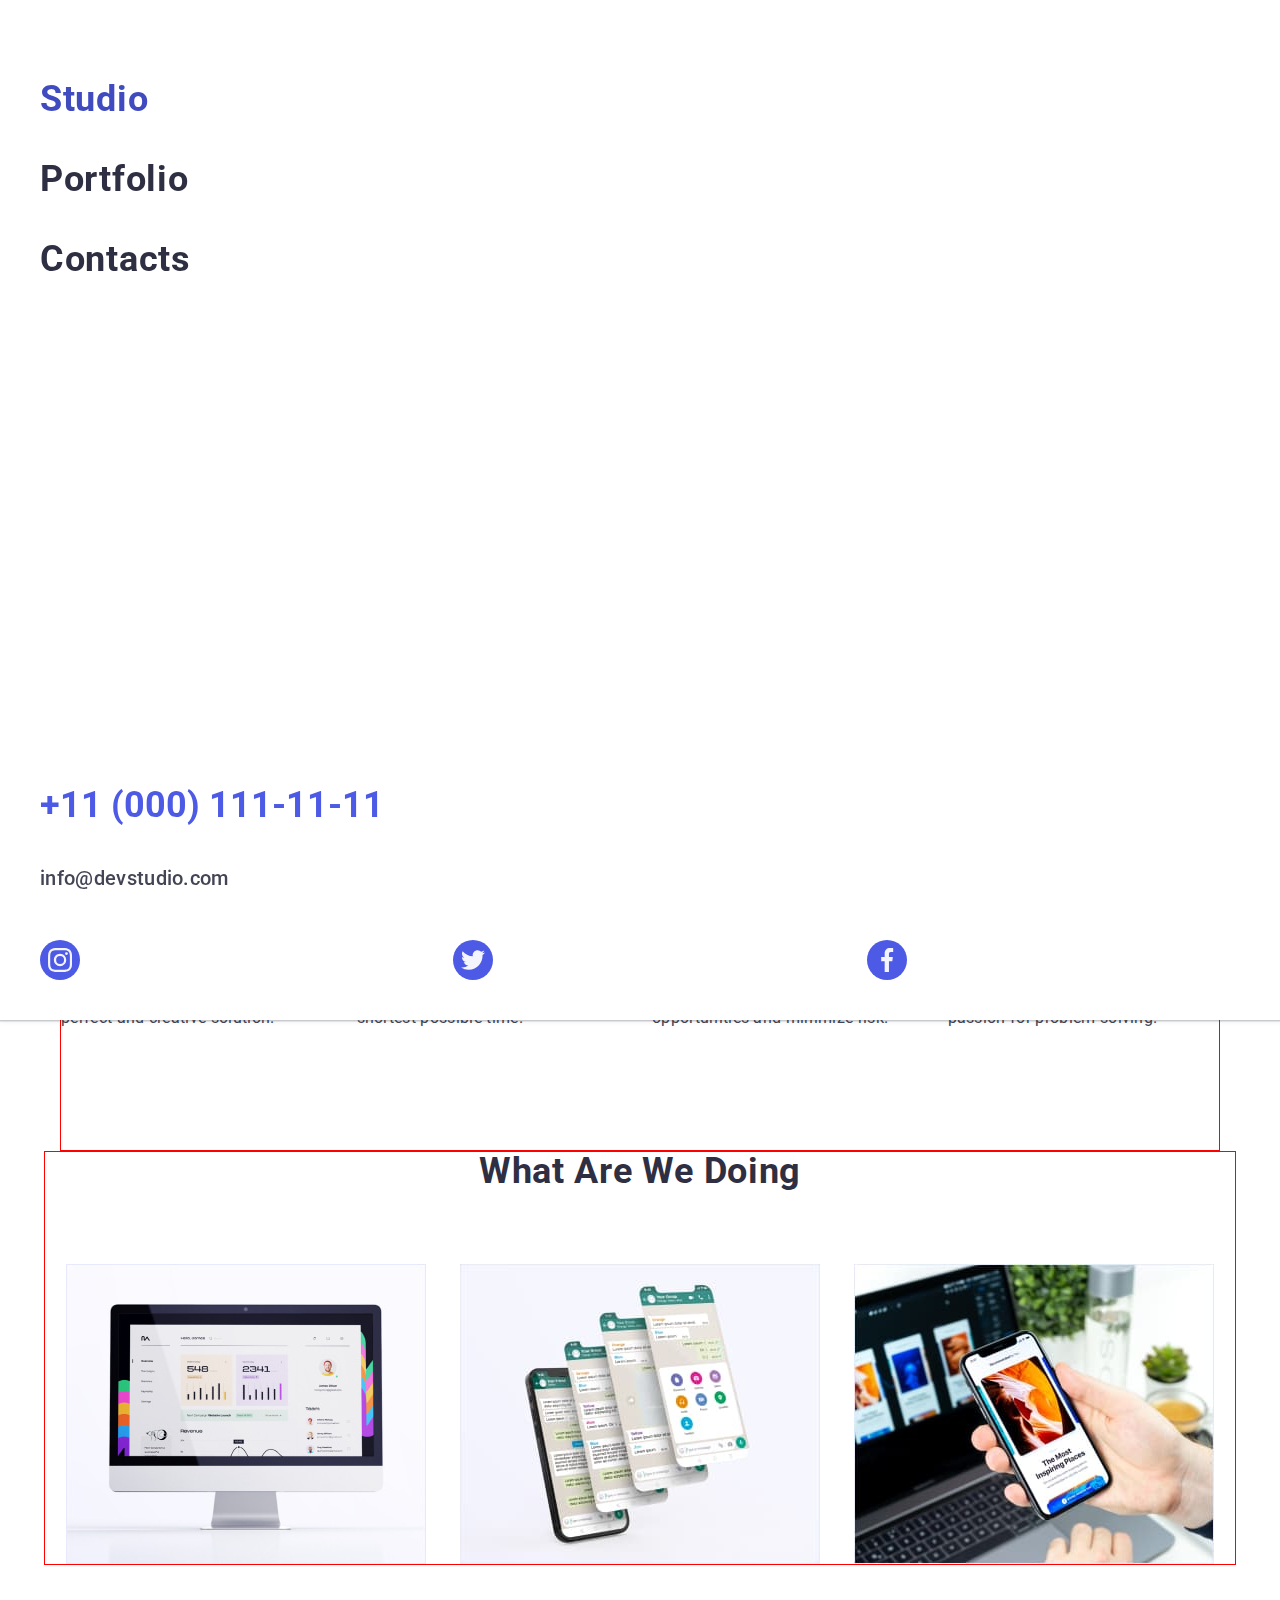
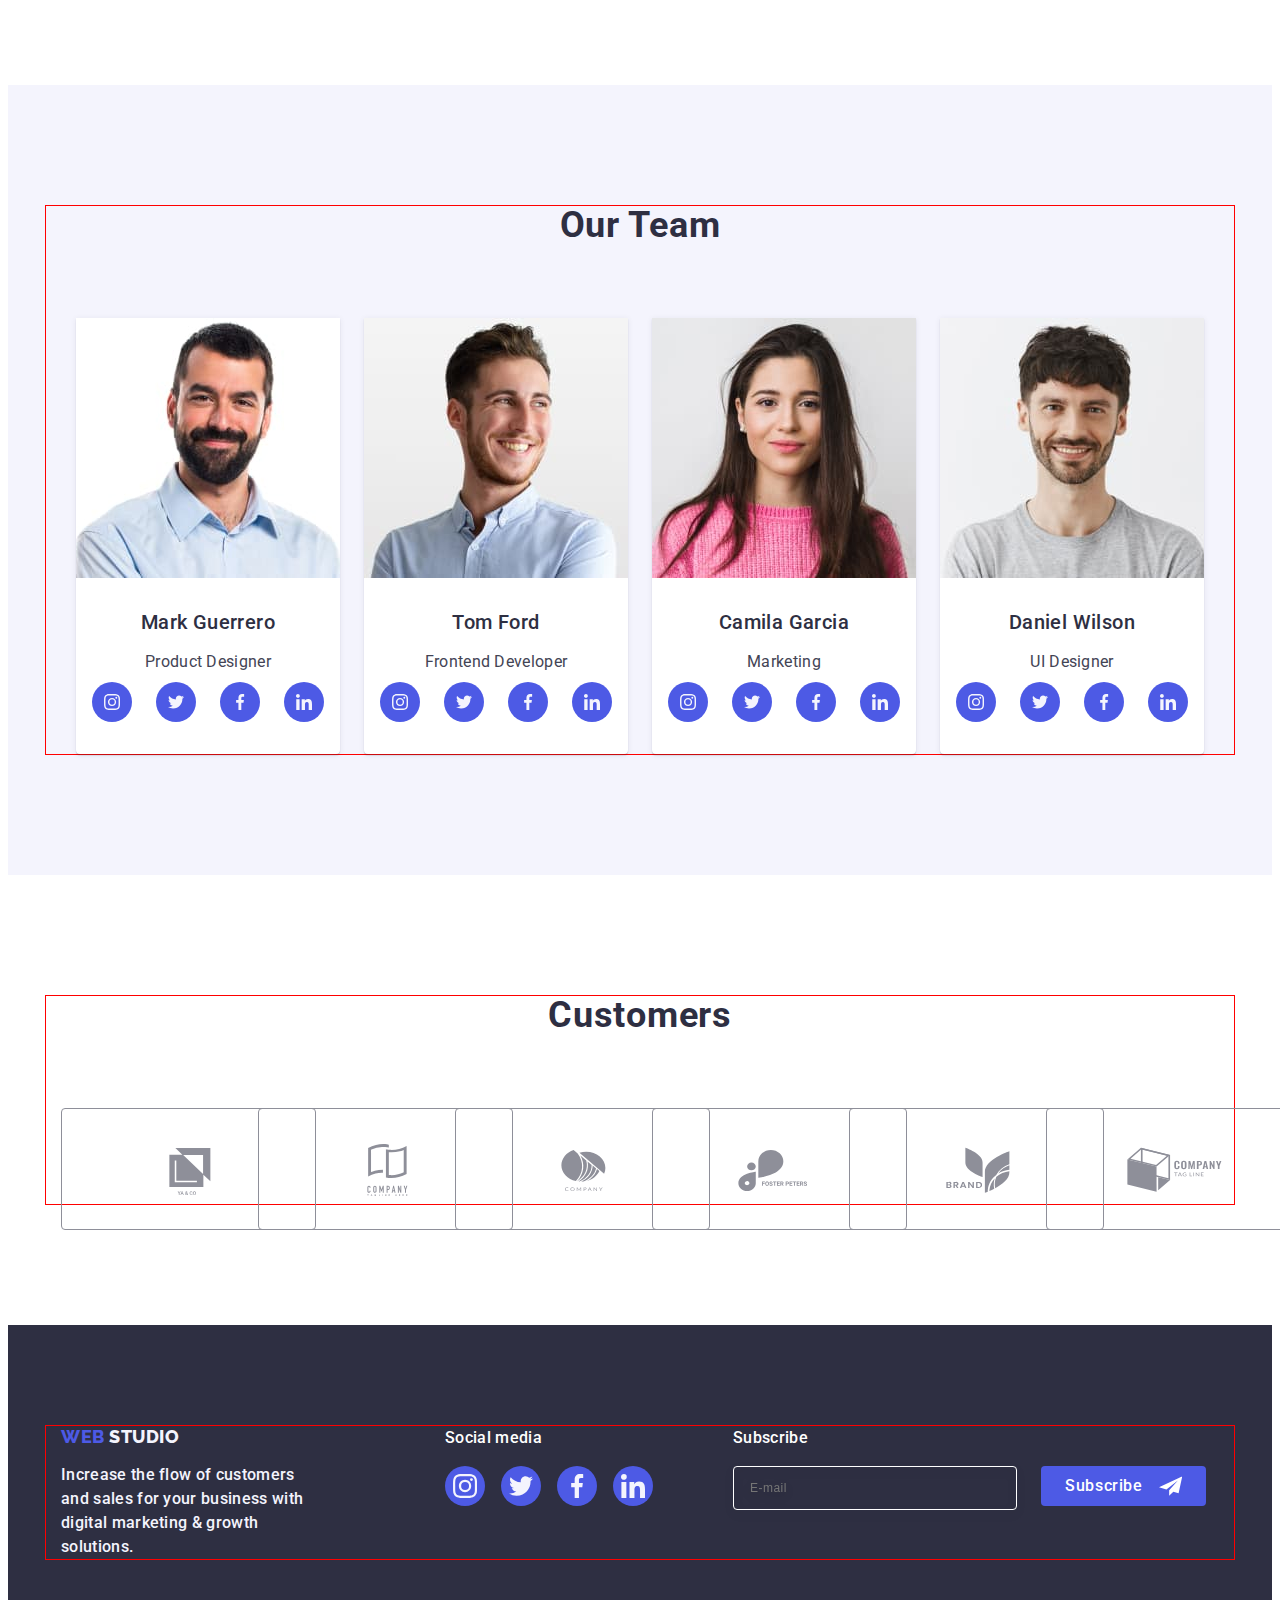
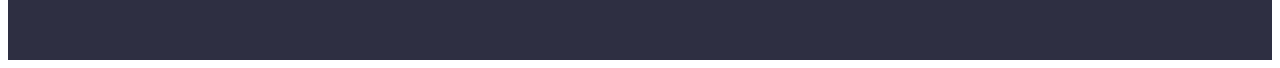
==== commit 7345a637: "mod menu" ====
--- a/index.html
+++ b/index.html
@@ -34,10 +34,60 @@
                     <li><a class="adress-list-item link" href="tel:+110001111111">+11 (000) 111-11-11</a></li>
                 </ul>
             </address>
-            <div class="menu-icon-block">
+            <button type="button" class="menu-open-btn" data-menu-open >
                 <svg class="menu-icon" width="32" height="22">
                     <use href="./images/icons.svg#icon-menu-hamburger"></use>
                 </svg>
+            </button>
+        </div>
+        <div class="mod-menu" data-menu>
+            <button type="button" class="menu-close-btn" data-menu-close>
+                <svg class="modal-icon" width="8" height="8">
+                    <use href="./images/icons.svg#icon-close-modal"></use>
+                </svg>
+            </button>
+            <ul class="mod-menu-list list">
+                <li><a class="mod-menu-item link mod-current" href="./index.html">Studio</a></li>
+                <li><a class="mod-menu-item link" href="./portfolio.html">Portfolio</a></li>
+                <li><a class="mod-menu-item link" href="">Contacts</a></li>
+            </ul>
+            <div>
+                <address class="mob-address link">
+                    <ul class="list mob-adress-list">
+                        <li><a class="mob-adress-tel link" href="tel:+110001111111">+11 (000) 111-11-11</a></li>
+                        <li><a class="mob-adress-email link" href="mailto:info@devstudio.com">info@devstudio.com</a></li>
+                                    </ul>
+                </address>
+                <ul class="list mod-icons-list">
+                    <li class="mod-icon-circle">
+                        <a href="" class="mod-social-link">
+                            <svg class="mod-social-icon" width="24" height="24">
+                                <use href="./images/icons.svg#icon-instagram-2"></use>
+                            </svg>
+                        </a>
+                    </li>
+                    <li class="mod-icon-circle">
+                        <a href="" class="mod-social-link">
+                            <svg class="mod-social-icon" width="24" height="24">
+                                <use href="./images/icons.svg#icon-twitter-1"></use>
+                            </svg>
+                        </a>
+                    </li>
+                    <li class="mod-icon-circle">
+                        <a href="" class="mod-social-link">
+                            <svg class="mod-social-icon" width="24" height="24">
+                                <use href="./images/icons.svg#icon-facebook-1"></use>
+                            </svg>
+                        </a>
+                    </li>
+                    <li class="mod-icon-circle">
+                        <a href="" class="mod-social-link">
+                            <svg class="mod-social-icon" width="24" height="24">
+                                <use href="./images/icons.svg#icon-linkedin-1"></use>
+                            </svg>
+                        </a>
+                    </li>
+                </ul>
             </div>
         </div>
     </header>
@@ -452,7 +502,7 @@
             </form>
         </div>
     </div>
+    <script src="./js/mobile-menu.js"></script>
     <script src="./js/modal.js"></script>
 </body>
-
 </html>--- a/css/styles.css
+++ b/css/styles.css
@@ -83,9 +83,6 @@
 }
 .header-menu {
   display: none;
-  /* display: flex;
-  align-items: center;
-  gap: 40px; */
 }
 .header-menu-item {
   padding: 24px 0;
@@ -93,9 +90,6 @@
 
 .adress-list {
   display: none;
-  /* display: flex;
-  align-items: center;
-  gap: 40px; */
 }
 .list {
   list-style: none;
@@ -111,7 +105,6 @@
   line-height: 1.17;
   letter-spacing: 0.03em;
   text-transform: uppercase;
-  /* margin-right: 76px; */
   margin-right: 110px;
 }
 .logo-accent {
@@ -139,10 +132,190 @@
   line-height: 1.5;
   letter-spacing: 0.02em;
 }
+.menu-open-btn{
+  background-color: transparent;
+  border: none;
+  cursor: pointer;
+}
 
 .menu-icon {
   fiil: var(--navyblue);
 }
+
+
+.mod-menu{
+  display: flex;
+  flex-direction: column;
+  justify-content: space-between;
+  z-index: 2;
+  flex-shrink: 0;
+  width: 100vw;
+  height:100vh;
+  padding: 80px 40px 40px 40px;
+  background: var(--white);
+  box-shadow: 0px 1px 6px 0px rgba(46, 47, 66, 0.08), 0px 1px 1px 0px rgba(46, 47, 66, 0.16), 0px 2px 1px 0px rgba(46, 47, 66, 0.08);
+position: fixed;
+top: 0;
+left: 0;
+}
+.menu-close-btn {
+  display: flex;
+  align-items: center;
+  justify-content: center;
+  position: absolute;
+  right: 24px;
+  top: 24px;
+  width: 24px;
+  height: 24px;
+  border: 1px solid rgba(0, 0, 0, 0.1);
+  border-radius: 50%;
+  background-color: var(--cornflower);
+  padding: 0;
+  cursor: pointer;
+  transition: background-color 250ms cubic-bezier(0.4, 0, 0.2, 1),
+    border 250ms cubic-bezier(0.4, 0, 0.2, 1);
+}
+.menu-close-btn:hover,
+.menu-close-btn:focus {
+  background-color: var(--ocean);
+  border: none;
+}
+.modal-icon {
+  width: 8px;
+  height: 8px;
+  fill: var(--navyblue);
+  position: absolute;
+  left: 50%;
+  top: 50%;
+  transform: translate(-50%, -50%);
+  transition: fill 250ms cubic-bezier(0.4, 0, 0.2, 1);
+}
+.menu-close-btn:hover .modal-icon,
+.menu-close-btn:focus .modal-icon {
+  fill: #ffffff;
+}
+.mod-menu-list{
+  display: flex;
+  flex-direction: column;
+  gap: 40px;
+}
+.mod-menu-item{
+  font-family: "Roboto", sans-serif;
+font-size: 36px;
+font-weight: 700;
+line-height: 1.11; /* 111.111% */
+letter-spacing: 0.02em;
+text-transform: capitalize;
+color: var(--navyblue);
+text-align: left;
+}
+.mod-current {
+  color: var(--ocean, #404bbf);
+}
+.mob-address {
+
+}
+.mob-adress-list{
+  display: flex;
+  flex-direction: column;
+  gap: 40px;
+}
+.mob-adress-tel{
+  color: var(--iris, #4D5AE5);
+  font-family: "Roboto", sans-serif;
+  font-size: 25px;
+  font-style: normal;
+  font-weight: 700;
+  line-height: 1.11; /* 111.111% */
+  letter-spacing: 00.02px;
+  text-transform: capitalize;
+}
+.mob-adress-email{
+  color: var(--slate, #434455);
+  font-family: "Roboto", sans-serif;
+  font-size: 20px;
+  font-style: normal;
+  font-weight: 500;
+  line-height: 1.2; /* 120% */
+  letter-spacing: 0.02;
+}
+
+.mod-icons-list{
+  display: flex;
+  justify-content: space-between;
+  margin-top: 48px;
+}
+.mod-icon-circle{
+  width: 40px;
+  height: 40px;
+}
+.mod-social-link{
+  width: 100%;
+  height: 100%;
+  border-radius: 50%;
+  background-color: var(--iris);
+  display: flex;
+  align-items: center;
+  justify-content: center;
+  transition: background-color 250ms cubic-bezier(0.4, 0, 0.2, 1);
+  animation-timing-function: cubic-bezier(0.4, 0, 0.2, 1);
+  transition-property: background-color;
+}
+.mod-social-link:hover,
+.mod-social-link:focus {
+  background-color: var(--ocean);
+}
+.mod-social-icon{
+  fill: var(--cloud);
+  width: 24px;
+  height: 24px;
+}
+.team-icons-list {
+  display: inline-flex;
+  justify-content: center;
+  gap: 24px;
+}
+.team-icon-circle {
+  width: 40px;
+  height: 40px;
+}
+
+.team-link {
+  width: 100%;
+  height: 100%;
+  border-radius: 50%;
+  background-color: var(--iris);
+  display: flex;
+  align-items: center;
+  justify-content: center;
+  transition: background-color 250ms cubic-bezier(0.4, 0, 0.2, 1);
+  animation-timing-function: cubic-bezier(0.4, 0, 0.2, 1);
+  transition-property: background-color;
+}
+.team-link:hover,
+.team-link:focus {
+  background-color: var(--ocean);
+}
+.social-icon {
+  fill: var(--cloud);
+  width: 16px;
+  height: 16px;
+}
+
+
+
+
+
+
+
+
+
+
+
+
+
+
+
 .current {
   color: var(--ocean, #404bbf);
   position: relative;
@@ -196,7 +369,6 @@
   background-position: 50% 50%;
   background-size: cover;
   color: var(--white, #fff);
-  /* padding: 188px 0; */
   padding: 112px 0;
   margin: 0 auto;
 }
@@ -220,17 +392,14 @@
   align-items: center;
 }
 .section-one-title {
-  /* font-size: 56px; */
   font-size: 36px;
   font-family: "Roboto", sans-serif;
   font-style: normal;
   font-weight: 700;
-  /* line-height: 1.07; */
   line-height: 1.11;
   letter-spacing: 0.02em;
   text-align: center;
   margin: 0 auto;
-  /* margin-bottom: 48px; */
   margin-bottom: 72px;
 }
 .button-index {
@@ -275,12 +444,9 @@
   flex-wrap: wrap;
   gap: 72px;
 }
-.section-two-item {
-}
+
 .sectiontwo-icon-block {
   display: none;
-}
-.section2-icon {
 }
 .section-title-item {
   color: var(--navyblue, #2e2f42);
--- a/css/media.css
+++ b/css/media.css
@@ -2,6 +2,31 @@
   .container {
     max-width: 375px;
   }
+  .mob-adress-tel{
+    color: var(--iris, #4D5AE5);
+    font-family: "Roboto", sans-serif;
+    font-size: 31px;
+    font-style: normal;
+    font-weight: 700;
+    line-height: 1.11; /* 111.111% */
+    letter-spacing: 00.02px;
+    text-transform: capitalize;
+  }
+}
+@media screen and (min-width: 419px) {
+  .container {
+    max-width: 419px;
+  }
+  .mob-adress-tel{
+    color: var(--iris, #4D5AE5);
+    font-family: "Roboto", sans-serif;
+    font-size: 36px;
+    font-style: normal;
+    font-weight: 700;
+    line-height: 1.11; /* 111.111% */
+    letter-spacing: 00.02px;
+    text-transform: capitalize;
+  }
 }
 
 @media screen and (min-width: 768px) {
@@ -20,9 +45,10 @@
     flex-direction: column;
     align-items: center;
   }
-  .menu-icon {
-   display: none;
-  }
+  .menu-button{
+    display: none;
+  }
+
   .section-one {
     background-image: linear-gradient(
         to bottom,
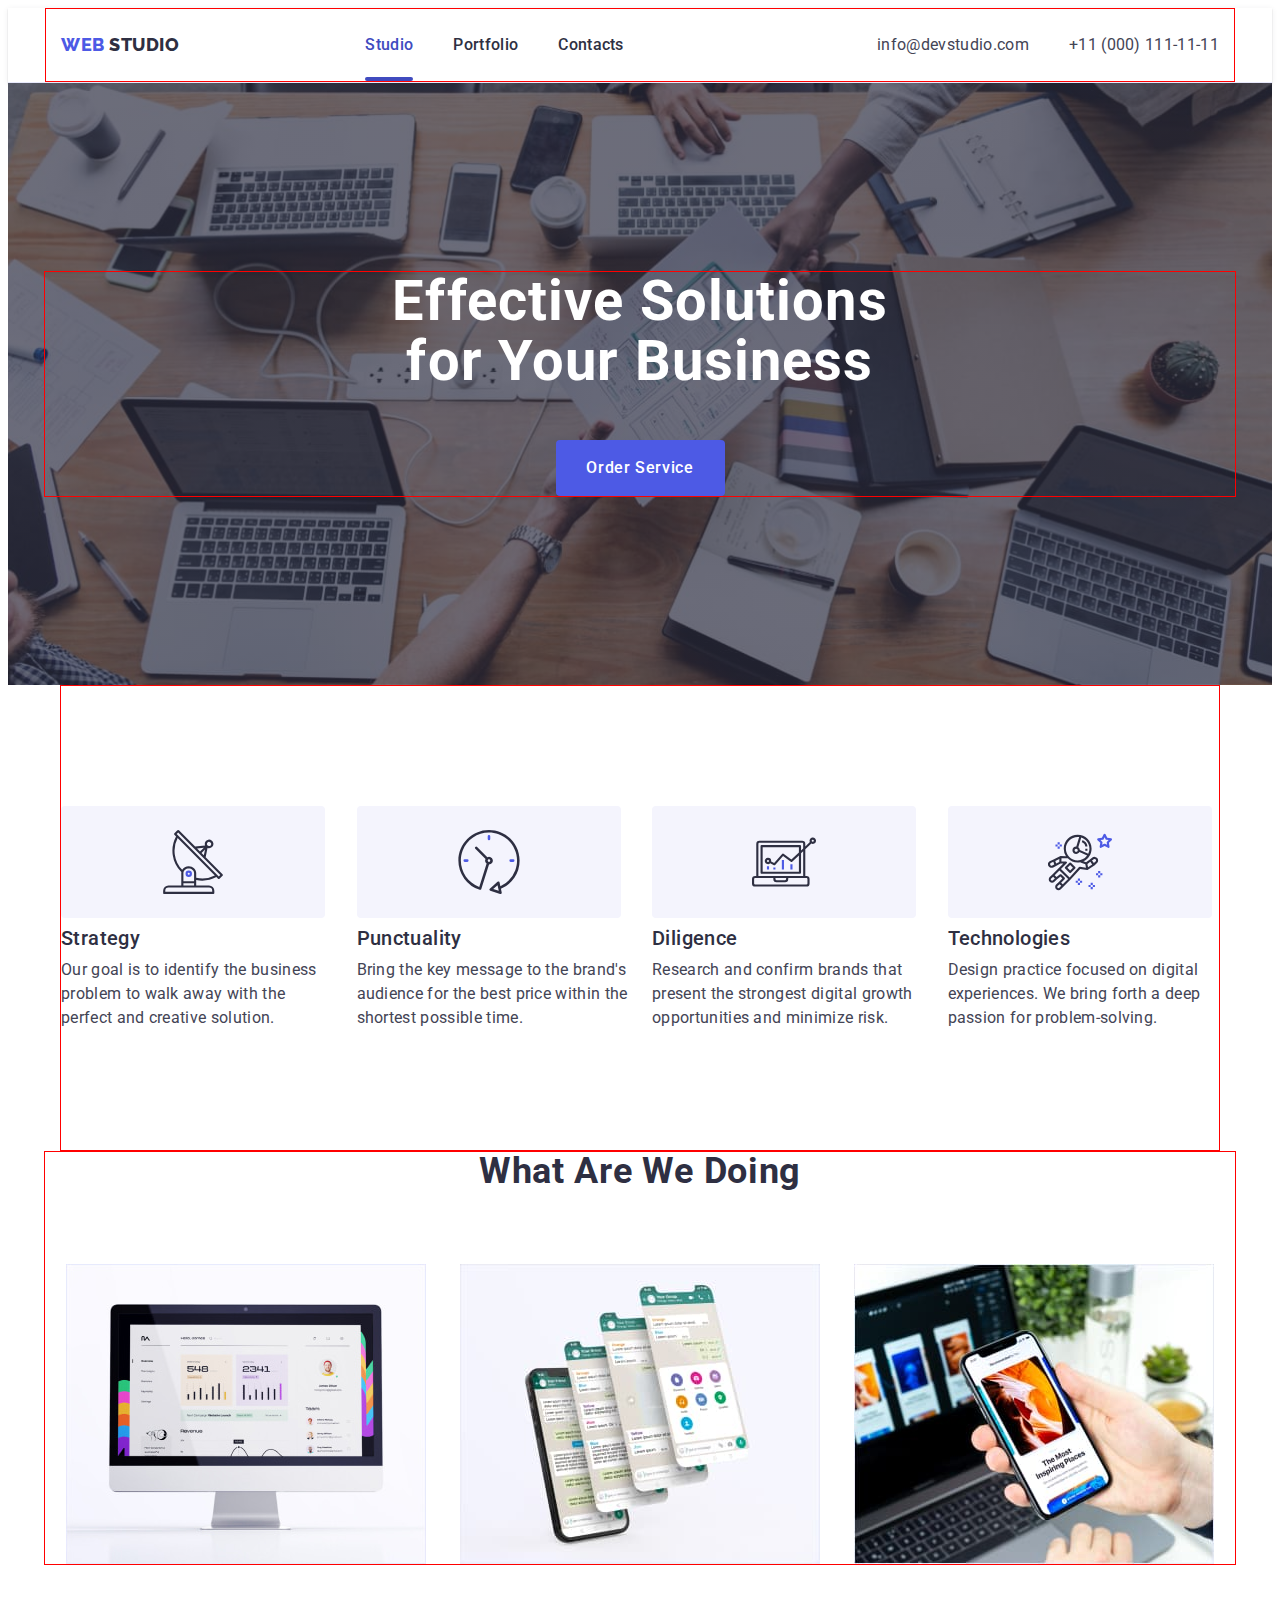
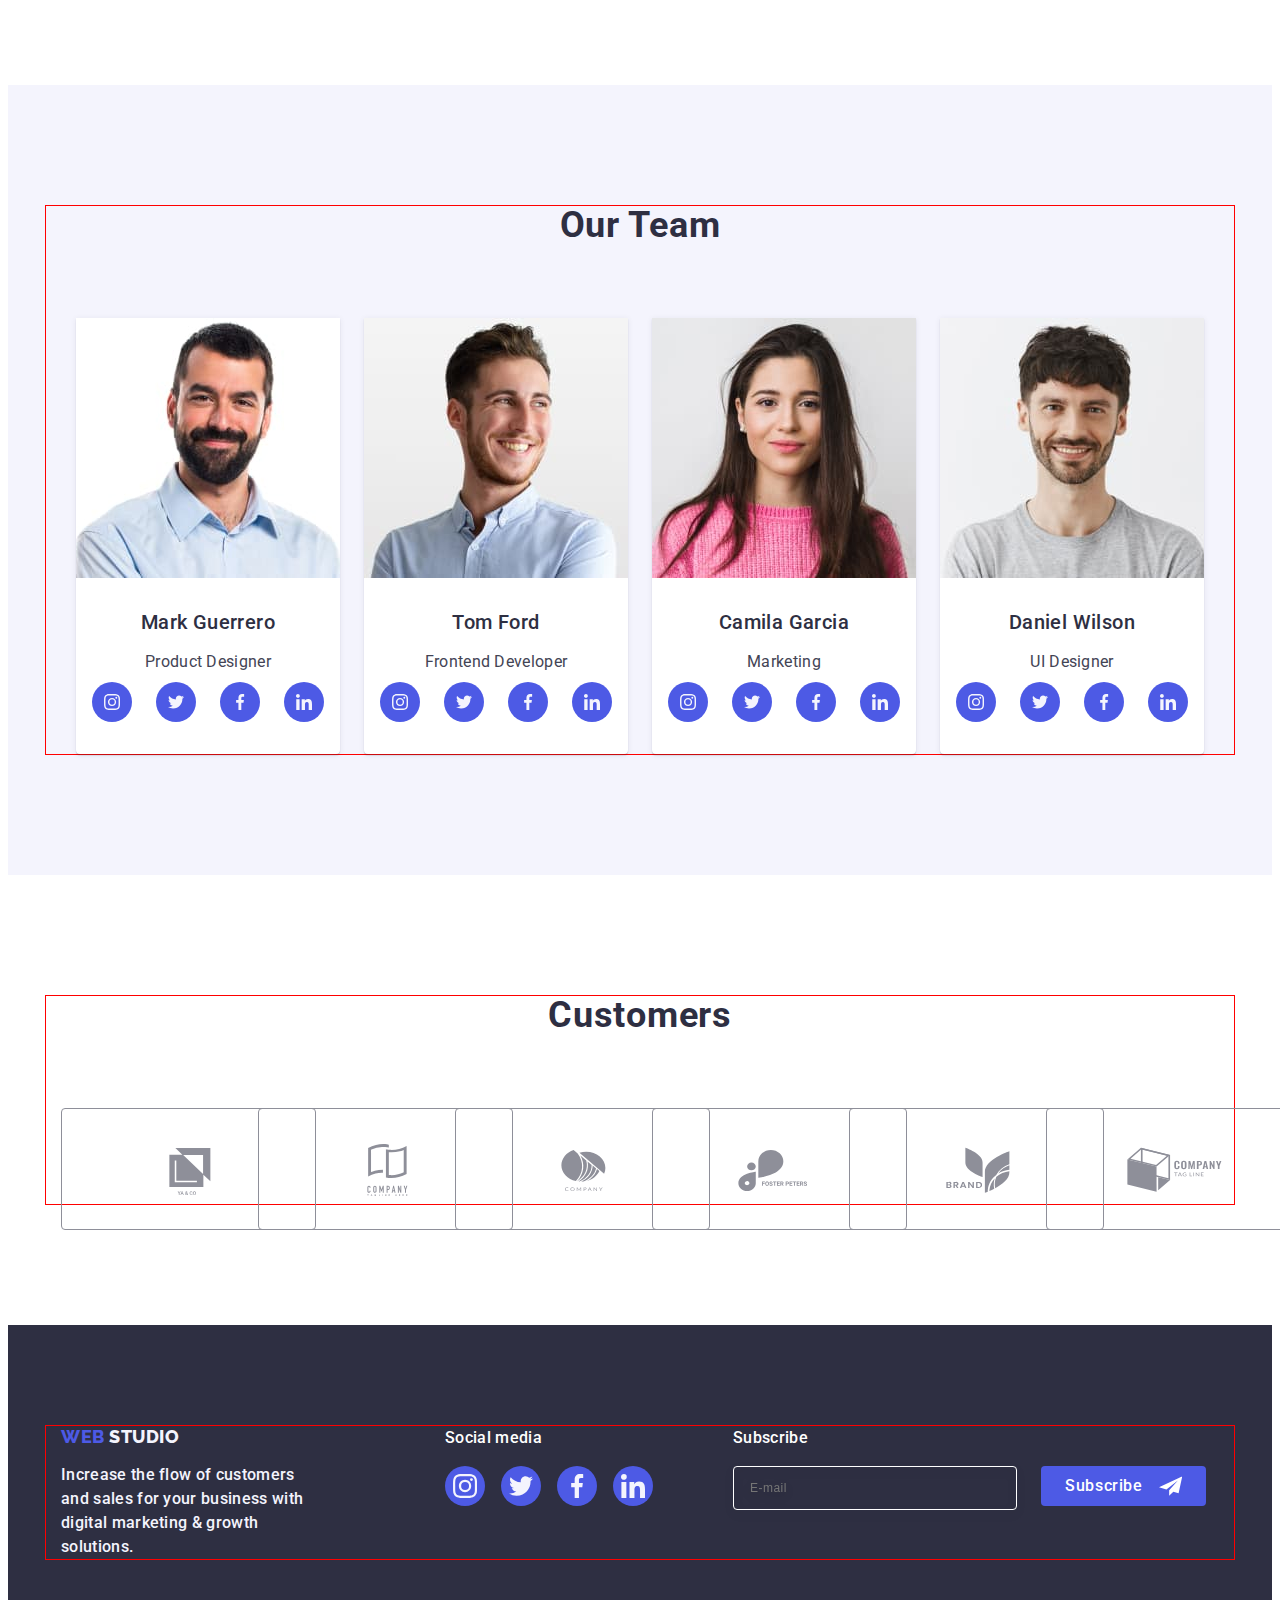
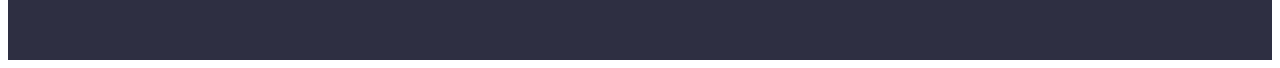
==== commit 0e076239: "index final" ====
--- a/index.html
+++ b/index.html
@@ -34,13 +34,13 @@
                     <li><a class="adress-list-item link" href="tel:+110001111111">+11 (000) 111-11-11</a></li>
                 </ul>
             </address>
-            <button type="button" class="menu-open-btn" data-menu-open >
+            <button type="button" class="menu-open-btn" data-menu-open>
                 <svg class="menu-icon" width="32" height="22">
                     <use href="./images/icons.svg#icon-menu-hamburger"></use>
                 </svg>
             </button>
         </div>
-        <div class="mod-menu" data-menu>
+        <div class="mod-menu is-hidden" data-menu>
             <button type="button" class="menu-close-btn" data-menu-close>
                 <svg class="modal-icon" width="8" height="8">
                     <use href="./images/icons.svg#icon-close-modal"></use>
@@ -55,8 +55,9 @@
                 <address class="mob-address link">
                     <ul class="list mob-adress-list">
                         <li><a class="mob-adress-tel link" href="tel:+110001111111">+11 (000) 111-11-11</a></li>
-                        <li><a class="mob-adress-email link" href="mailto:info@devstudio.com">info@devstudio.com</a></li>
-                                    </ul>
+                        <li><a class="mob-adress-email link" href="mailto:info@devstudio.com">info@devstudio.com</a>
+                        </li>
+                    </ul>
                 </address>
                 <ul class="list mod-icons-list">
                     <li class="mod-icon-circle">
@@ -150,6 +151,7 @@
                 </ul>
             </div>
         </section>
+
         <section class="section-three">
             <div class="container container-sec-three">
                 <h2 class="section-title">What are we doing</h2>
@@ -175,6 +177,7 @@
                 </ul>
             </div>
         </section>
+
         <section class="section-four">
             <div class="container container-section-four">
                 <h2 class="section-title">Our Team</h2>
@@ -334,6 +337,7 @@
                 </ul>
             </div>
         </section>
+
         <section class="section-customers">
             <div class="container container-customers">
                 <h2 class="section-title">Customers</h2>
@@ -384,6 +388,7 @@
             </div>
         </section>
     </main>
+
     <footer class="footer">
         <div class="container container-footer">
             <div class="footer-text">
@@ -505,4 +510,5 @@
     <script src="./js/mobile-menu.js"></script>
     <script src="./js/modal.js"></script>
 </body>
+
 </html>--- a/css/styles.css
+++ b/css/styles.css
@@ -42,7 +42,6 @@
   height: auto;
   margin: 0 auto;
 }
-
 .visually-hidden {
   position: absolute;
   width: 1px;
@@ -58,7 +57,6 @@
 .container {
   width: 100%;
   margin: 0 auto;
-  /* padding: 0 15px 0 15px; */
   padding: 0 16px;
   border: 1px solid red;
 }
@@ -77,8 +75,6 @@
   align-items: center;
   flex-grow: 1;
   justify-content: flex-start;
-
-  /* gap: 76px; */
   padding: 24px 0;
 }
 .header-menu {
@@ -87,7 +83,6 @@
 .header-menu-item {
   padding: 24px 0;
 }
-
 .adress-list {
   display: none;
 }
@@ -96,6 +91,9 @@
 }
 .link {
   text-decoration: none;
+}
+.no-scroll {
+  overflow: hidden;
 }
 .logo {
   color: var(--iris, #4d5ae5);
@@ -132,31 +130,36 @@
   line-height: 1.5;
   letter-spacing: 0.02em;
 }
-.menu-open-btn{
+.menu-open-btn {
   background-color: transparent;
   border: none;
   cursor: pointer;
 }
-
 .menu-icon {
   fiil: var(--navyblue);
 }
-
-
-.mod-menu{
+.mod-menu {
   display: flex;
   flex-direction: column;
   justify-content: space-between;
   z-index: 2;
-  flex-shrink: 0;
+  position: fixed;
+  top: 0;
+  left: 0;
   width: 100vw;
-  height:100vh;
+  height: 100vh;
   padding: 80px 40px 40px 40px;
   background: var(--white);
-  box-shadow: 0px 1px 6px 0px rgba(46, 47, 66, 0.08), 0px 1px 1px 0px rgba(46, 47, 66, 0.16), 0px 2px 1px 0px rgba(46, 47, 66, 0.08);
-position: fixed;
-top: 0;
-left: 0;
+  box-shadow: 0px 1px 6px 0px rgba(46, 47, 66, 0.08),
+    0px 1px 1px 0px rgba(46, 47, 66, 0.16),
+    0px 2px 1px 0px rgba(46, 47, 66, 0.08);
+  visibility: visible;
+  transform: translate(0%, 0%);
+  transition: transform 250ms cubic-bezier(0.4, 0, 0.2, 1);
+}
+.mod-menu.is-hidden {
+  transform: translate(0%, -100%);
+  visibility: hidden;
 }
 .menu-close-btn {
   display: flex;
@@ -194,34 +197,38 @@
 .menu-close-btn:focus .modal-icon {
   fill: #ffffff;
 }
-.mod-menu-list{
+.mod-menu-list {
   display: flex;
   flex-direction: column;
   gap: 40px;
 }
-.mod-menu-item{
-  font-family: "Roboto", sans-serif;
-font-size: 36px;
-font-weight: 700;
-line-height: 1.11; /* 111.111% */
-letter-spacing: 0.02em;
-text-transform: capitalize;
-color: var(--navyblue);
-text-align: left;
+.mod-menu-item {
+  font-family: "Roboto", sans-serif;
+  font-size: 36px;
+  font-weight: 700;
+  line-height: 1.11; /* 111.111% */
+  letter-spacing: 0.02em;
+  text-transform: capitalize;
+  color: var(--navyblue);
+  text-align: left;
+  transition: color 250ms cubic-bezier(0.4, 0, 0.2, 1);
+  animation-timing-function: cubic-bezier(0.4, 0, 0.2, 1);
+  transition-property: color;
+}
+.mod-menu-item:hover,
+.mod-menu-item:focus {
+  color: var(--ocean, #404bbf);
 }
 .mod-current {
   color: var(--ocean, #404bbf);
 }
-.mob-address {
-
-}
-.mob-adress-list{
+.mob-adress-list {
   display: flex;
   flex-direction: column;
   gap: 40px;
 }
-.mob-adress-tel{
-  color: var(--iris, #4D5AE5);
+.mob-adress-tel {
+  color: var(--iris, #4d5ae5);
   font-family: "Roboto", sans-serif;
   font-size: 25px;
   font-style: normal;
@@ -230,7 +237,7 @@
   letter-spacing: 00.02px;
   text-transform: capitalize;
 }
-.mob-adress-email{
+.mob-adress-email {
   color: var(--slate, #434455);
   font-family: "Roboto", sans-serif;
   font-size: 20px;
@@ -239,17 +246,16 @@
   line-height: 1.2; /* 120% */
   letter-spacing: 0.02;
 }
-
-.mod-icons-list{
+.mod-icons-list {
   display: flex;
   justify-content: space-between;
   margin-top: 48px;
 }
-.mod-icon-circle{
+.mod-icon-circle {
   width: 40px;
   height: 40px;
 }
-.mod-social-link{
+.mod-social-link {
   width: 100%;
   height: 100%;
   border-radius: 50%;
@@ -265,7 +271,7 @@
 .mod-social-link:focus {
   background-color: var(--ocean);
 }
-.mod-social-icon{
+.mod-social-icon {
   fill: var(--cloud);
   width: 24px;
   height: 24px;
@@ -279,7 +285,6 @@
   width: 40px;
   height: 40px;
 }
-
 .team-link {
   width: 100%;
   height: 100%;
@@ -301,21 +306,6 @@
   width: 16px;
   height: 16px;
 }
-
-
-
-
-
-
-
-
-
-
-
-
-
-
-
 .current {
   color: var(--ocean, #404bbf);
   position: relative;
@@ -345,7 +335,6 @@
   animation-timing-function: cubic-bezier(0.4, 0, 0.2, 1);
   transition-property: color;
 }
-
 .adress-list-item:hover,
 .adress-list-item:focus {
   color: var(--ocean, #404bbf);
@@ -384,7 +373,6 @@
       url(../images/hero-bg-small-2x.jpg);
   }
 }
-
 .container-section-one {
   display: flex;
   flex-direction: column;
@@ -444,7 +432,6 @@
   flex-wrap: wrap;
   gap: 72px;
 }
-
 .sectiontwo-icon-block {
   display: none;
 }
@@ -470,7 +457,6 @@
   letter-spacing: 0.02em;
   margin-top: 8px;
 }
-
 .section-three {
   padding-bottom: 120px;
   display: none;
@@ -500,8 +486,6 @@
   padding: 96px 0;
   /* padding: 120px 0; */
 }
-.container-section-four {
-}
 .container-four-list {
   display: flex;
   flex-wrap: wrap;
@@ -543,7 +527,6 @@
   width: 40px;
   height: 40px;
 }
-
 .team-link {
   width: 100%;
   height: 100%;
@@ -571,21 +554,16 @@
 }
 .section-customers {
   padding: 96px 0;
-  /* padding: 120px 0; */
 }
 .customers-icon-list {
   display: flex;
   flex-wrap: wrap;
   gap: 72px 16px;
-  /* gap: 24px; */
-  /* width: 100%; */
 }
 .customers-icon-block {
   width: calc((100% - 16px * 1) / 2);
-  /* width: calc((100% - 120px) / 6); */
   height: 88px;
   max-width: 190px;
-  /* width: 100%; */
 }
 .customers-icon-link {
   width: 100%;
@@ -619,7 +597,6 @@
 .customers-icon:focus {
   fill: var(--ocean);
 }
-
 .footer {
   background: var(--navyblue, #2e2f42);
   color: var(--cloud, #f4f4fd);
@@ -631,9 +608,6 @@
   flex-wrap: wrap;
   justify-content: center;
   gap: 72px;
-
-  /* align-items: baseline;
-  justify-content: space-between; */
 }
 .footer-logo {
   display: flex;
@@ -647,18 +621,14 @@
   letter-spacing: 0.03em;
   text-transform: uppercase;
   margin: 0 auto;
-  /* margin-right: 76px; */
 }
 .footer-block {
   margin-bottom: 17px;
-  /* margin-bottom: 16px; */
   display: flex;
 }
 .footer-text {
   width: 268px;
-  /* width: 264px; */
   gap: 17px;
-  /* margin-right: 120px; */
 }
 .footter-logo-accent {
   color: var(--cloud, #f4f4fd);
@@ -671,9 +641,6 @@
   text-transform: uppercase;
   display: inline-block;
 }
-.footer-paragraf {
-  /* font-weight: 500; */
-}
 .footer-social-block {
   display: flex;
   flex-direction: column;
@@ -695,7 +662,6 @@
   width: 40px;
   height: 40px;
 }
-
 .footer-icon-link {
   width: 100%;
   height: 100%;
@@ -734,7 +700,6 @@
   flex-direction: column;
   gap: 24px;
 }
-
 .footer-input {
   width: 100%;
   /* width: 264px; */
@@ -752,7 +717,6 @@
 .footer-button {
   padding: 0 24px;
   max-width: 165px;
-  /* min-width: 165px; */
   height: 40px;
   display: flex;
   justify-content: center;
@@ -770,7 +734,6 @@
   transition: background-color 250ms cubic-bezier(0.4, 0, 0.2, 1);
   margin: 0 auto;
 }
-
 .footer-button:hover,
 .footer-button:focus {
   background-color: var(--ocean, #404bbf);
@@ -784,13 +747,11 @@
   margin-left: 16px;
   fill: var(--white);
 }
-
 .container-portfolio {
   display: flex;
   flex-direction: column;
   padding: 96px 0 120px 0;
 }
-
 .portfolio-card {
   transition: box-shadow 250ms cubic-bezier(0.4, 0, 0.2, 1);
   animation-timing-function: cubic-bezier(0.4, 0, 0.2, 1);
@@ -842,7 +803,6 @@
   justify-content: center;
   margin-bottom: 72px;
 }
-
 .container-portfolio-list {
   display: flex;
   flex-wrap: wrap;
@@ -882,7 +842,6 @@
   transform: translatey(100%);
   transition: transform 250ms cubic-bezier(0.4, 0, 0.2, 1);
 }
-
 .container-portfolio-item:hover .overlay-text,
 .container-portfolio-item:focus .overlay-text {
   transform: translateY(0%);
@@ -923,7 +882,6 @@
     0px 1px 3px 0px rgba(0, 0, 0, 0.12), 0px 1px 1px 0px rgba(0, 0, 0, 0.14);
   transition: transform 250ms cubic-bezier(0.4, 0, 0.2, 1);
 }
-
 .modal-close-btn {
   display: flex;
   align-items: center;
--- a/css/media.css
+++ b/css/media.css
@@ -2,53 +2,43 @@
   .container {
     max-width: 375px;
   }
-  .mob-adress-tel{
-    color: var(--iris, #4D5AE5);
+  .mob-adress-tel {
+    color: var(--iris, #4d5ae5);
     font-family: "Roboto", sans-serif;
     font-size: 31px;
     font-style: normal;
     font-weight: 700;
-    line-height: 1.11; /* 111.111% */
-    letter-spacing: 00.02px;
+    line-height: 1.11;
+    letter-spacing: 0.02em;
     text-transform: capitalize;
   }
 }
-@media screen and (min-width: 419px) {
+@media screen and (min-width: 428px) {
   .container {
-    max-width: 419px;
-  }
-  .mob-adress-tel{
-    color: var(--iris, #4D5AE5);
-    font-family: "Roboto", sans-serif;
+    max-width: 428px;
+  }
+  .mob-adress-tel {
+    color: var(--iris, #4d5ae5);
     font-size: 36px;
-    font-style: normal;
-    font-weight: 700;
-    line-height: 1.11; /* 111.111% */
-    letter-spacing: 00.02px;
-    text-transform: capitalize;
   }
 }
-
 @media screen and (min-width: 768px) {
   .container {
     max-width: 736px;
   }
-
   .header-menu {
     display: flex;
     align-items: center;
     gap: 40px;
   }
-
   .adress-list {
     display: flex;
     flex-direction: column;
     align-items: center;
   }
-  .menu-button{
+  .menu-open-btn {
     display: none;
   }
-
   .section-one {
     background-image: linear-gradient(
         to bottom,
@@ -74,7 +64,6 @@
     font-size: 56px;
     margin-bottom: 36px;
   }
-
   .container-section-two {
     display: flex;
     flex-wrap: wrap;
@@ -107,17 +96,11 @@
     flex-wrap: wrap;
     gap: 72px 24px;
     justify-content: center;
-    /* gap: 24px; */
-    /* width: 100%; */
   }
   .customers-icon-block {
     width: calc((100% - 24px * 2) / 3);
-    /* width: calc((100% - 120px) / 6); */
     height: 88px;
-    /* max-width: 190px; */
-    /* width: 100%; */
-  }
-
+  }
   .footer > .container {
     max-width: 552px;
     padding: 0;
@@ -150,14 +133,12 @@
     margin: 0;
   }
 }
-
-@media screen and (min-width: 1188px) {
+@media screen and (min-width: 1158px) {
   .container {
     max-width: 1158px;
   }
   .header-navigation {
     gap: 76px;
-
   }
   .adress-list {
     display: flex;
@@ -170,13 +151,13 @@
     line-height: 1.5;
     letter-spacing: 0.02em;
   }
-.adress-list-item:hover,
-.adress-list-item:focus {
-  color: var(--ocean, #404bbf);
-  font-size: 16px;
-  line-height: 1.5;
-  letter-spacing: 0.02em;
-}
+  .adress-list-item:hover,
+  .adress-list-item:focus {
+    color: var(--ocean, #404bbf);
+    font-size: 16px;
+    line-height: 1.5;
+    letter-spacing: 0.02em;
+  }
   .section-one {
     background-image: linear-gradient(
         to bottom,
@@ -184,10 +165,8 @@
         rgba(46, 47, 66, 0.7)
       ),
       url(../images/hero-bg-large.jpg);
-
     padding: 188px 0;
   }
-
   @media (min-device-pixel-ratio: 2),
     (min-resolution: 192dpi),
     (min-resolution: 2dppx) {
@@ -239,7 +218,6 @@
     font-weight: 500;
     line-height: 1.2;
     letter-spacing: 0.02em;
-    /* text-transform: capitalize; */
     margin-bottom: 8px;
   }
   .paragraph-style {
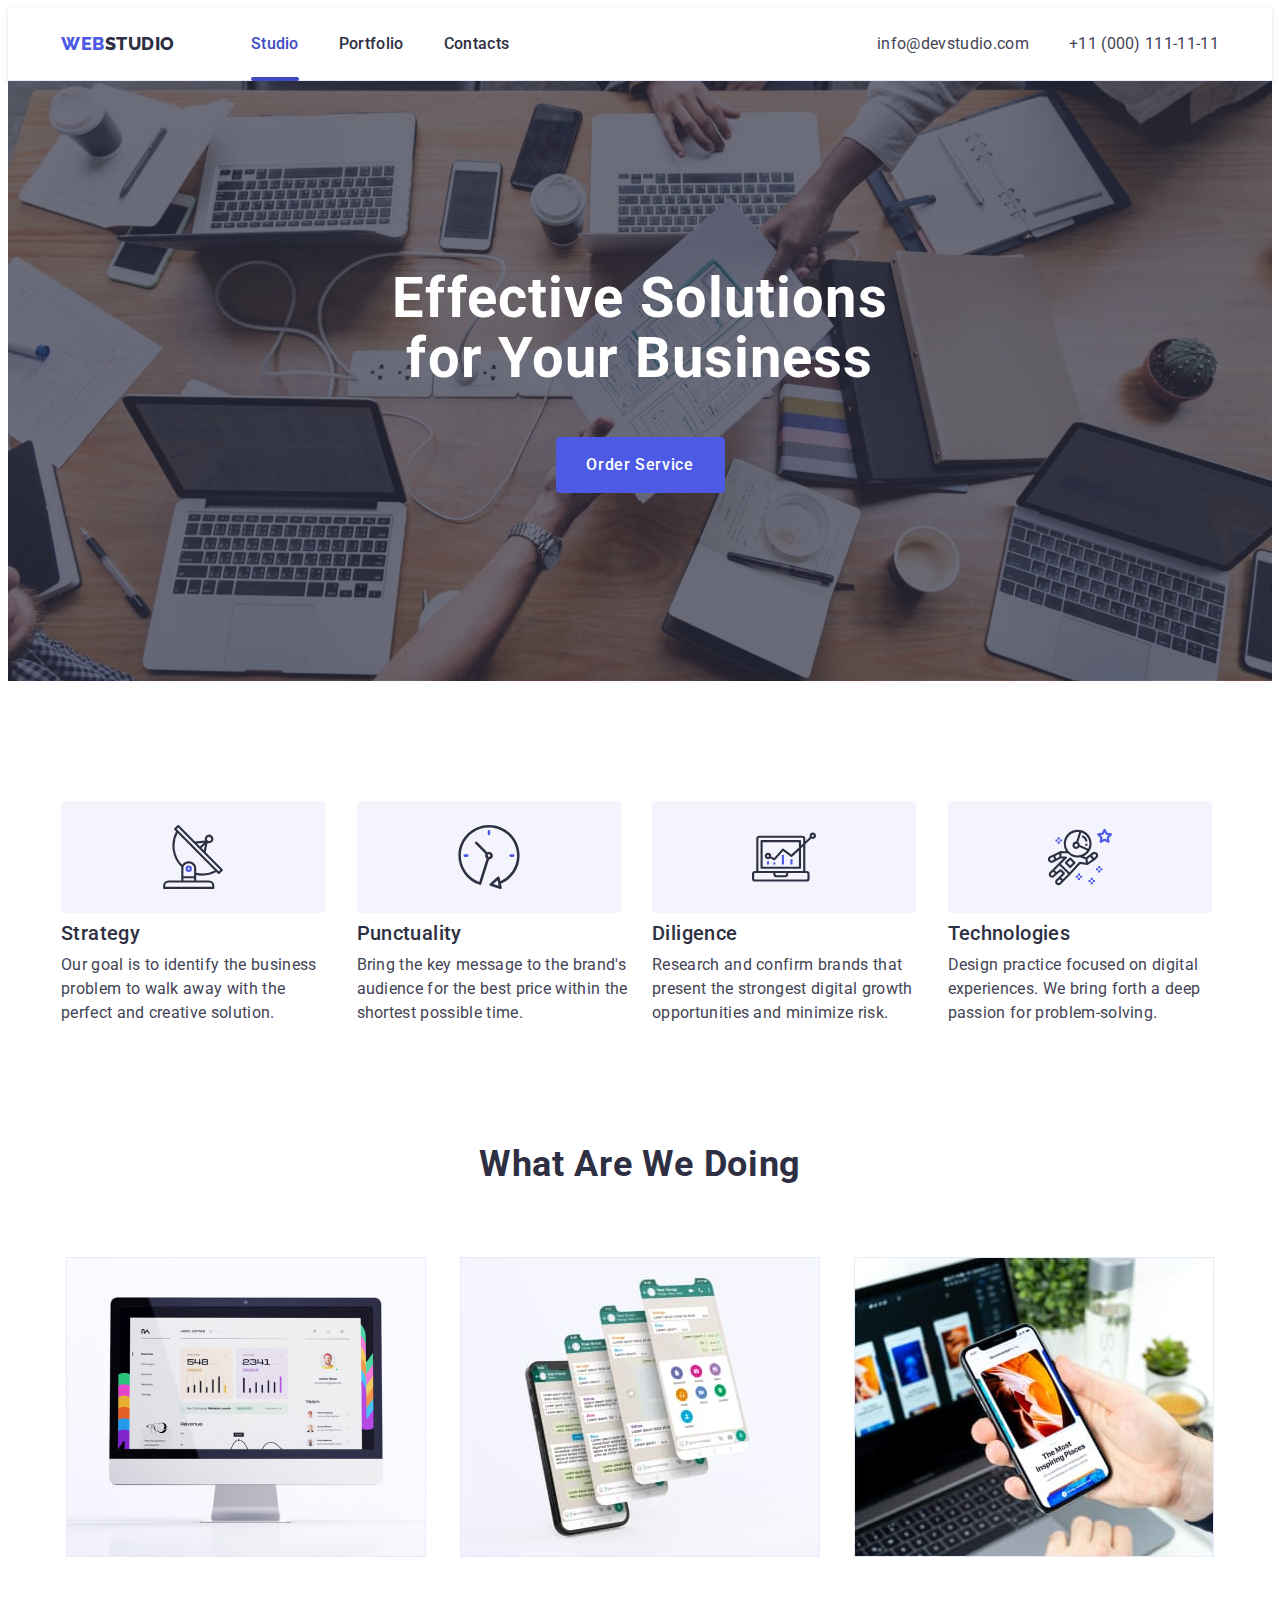
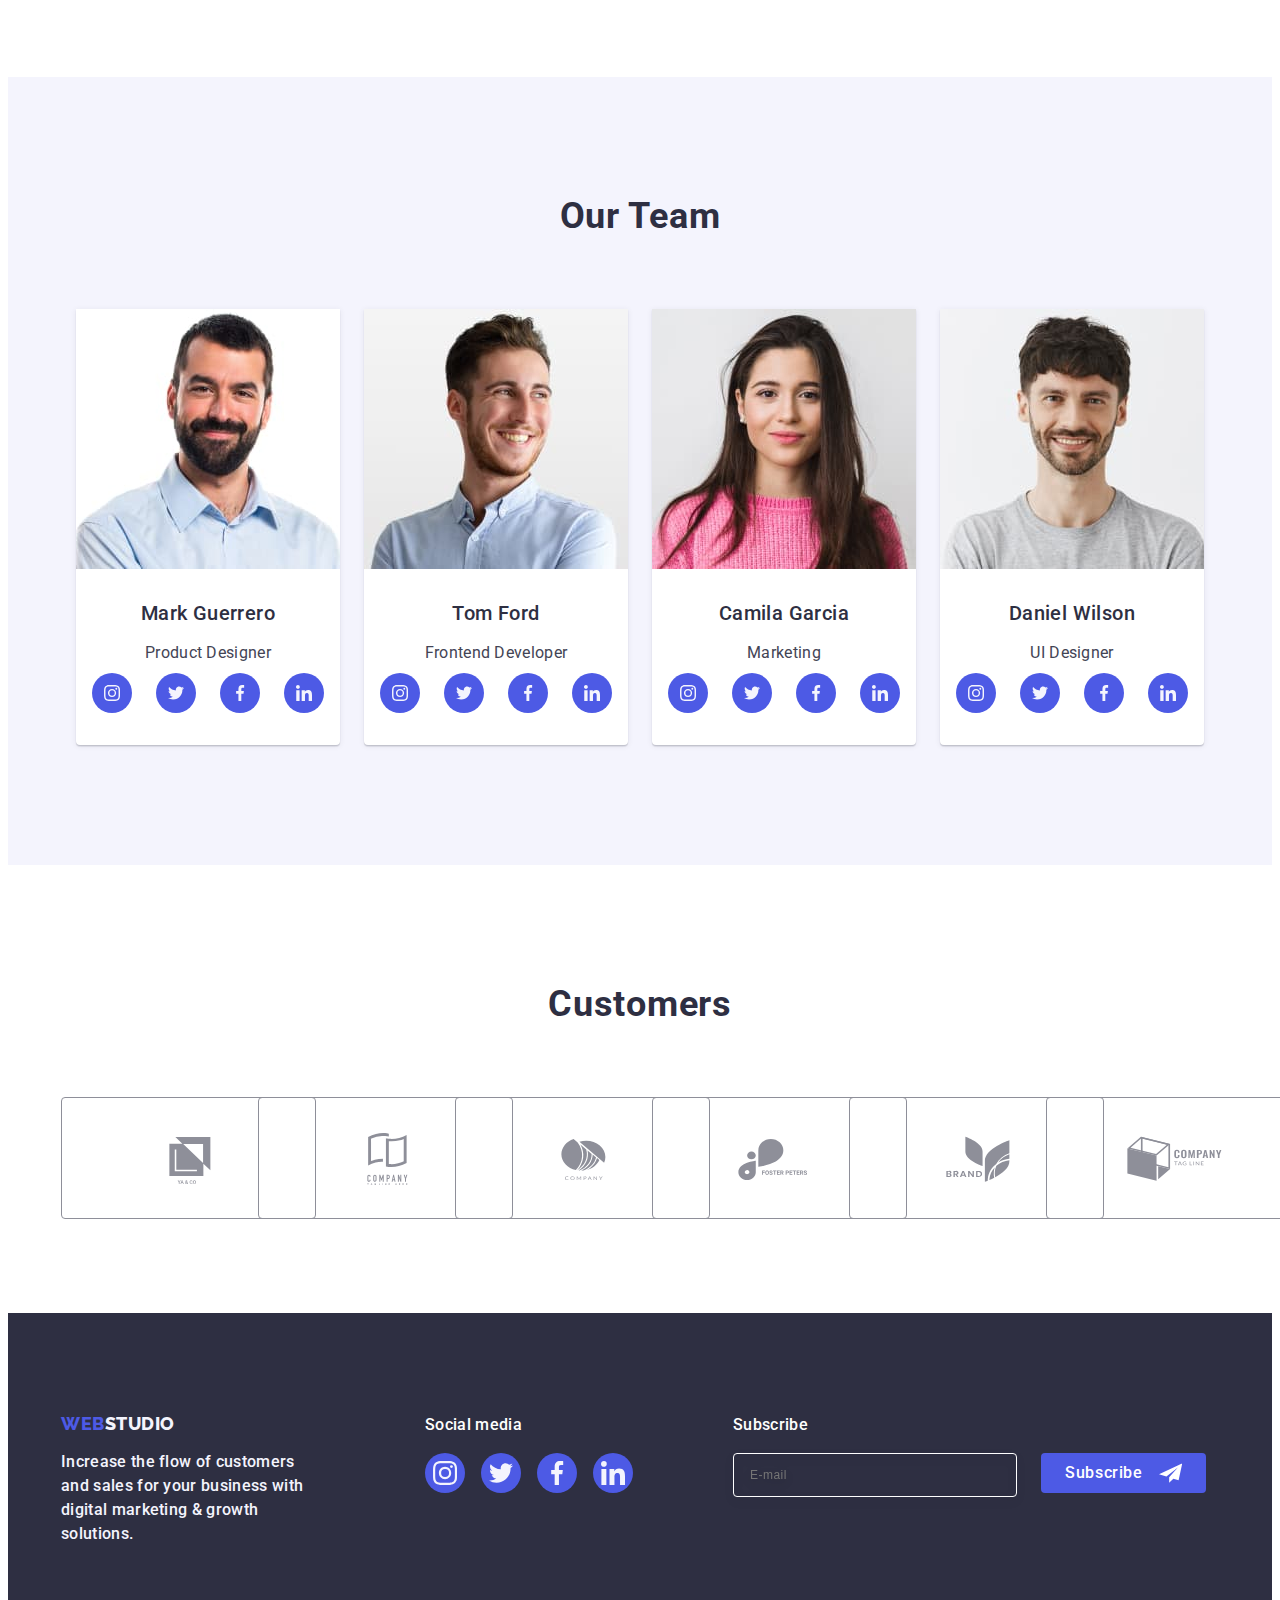
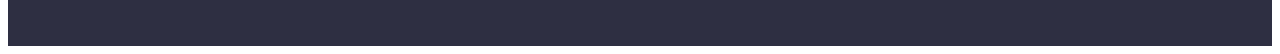
==== commit 0ebf6a91: "index pre-check" ====
--- a/index.html
+++ b/index.html
@@ -21,19 +21,19 @@
     <header class="header">
         <div class="container header-container">
             <nav class="header-navigation">
-                <a class="logo link" href="./index.html"> Web <span class="logo-accent link"> Studio </span></a>
+                <a class="logo link" href="./index.html">Web<span class="logo-accent link">Studio</span></a>
                 <ul class="header-menu list">
                     <li><a class="header-menu-item link current" href="./index.html">Studio</a></li>
                     <li><a class="header-menu-item link" href="./portfolio.html">Portfolio</a></li>
                     <li><a class="header-menu-item link" href="">Contacts</a></li>
                 </ul>
+                <address class="address link">
+                    <ul class="list adress-list">
+                        <li><a class="adress-list-item link" href="mailto:info@devstudio.com">info@devstudio.com</a></li>
+                        <li><a class="adress-list-item link" href="tel:+110001111111">+11 (000) 111-11-11</a></li>
+                    </ul>
+                </address>
             </nav>
-            <address class="address link">
-                <ul class="list adress-list">
-                    <li><a class="adress-list-item link" href="mailto:info@devstudio.com">info@devstudio.com</a></li>
-                    <li><a class="adress-list-item link" href="tel:+110001111111">+11 (000) 111-11-11</a></li>
-                </ul>
-            </address>
             <button type="button" class="menu-open-btn" data-menu-open>
                 <svg class="menu-icon" width="32" height="22">
                     <use href="./images/icons.svg#icon-menu-hamburger"></use>
@@ -111,7 +111,7 @@
                             </svg>
                         </div>
                         <H3 class="section-title-item">Strategy</H3>
-                        <p class="p-style">Our goal is to identify the business problem to walk away with the perfect
+                        <p class="paragraph-style">Our goal is to identify the business problem to walk away with the perfect
                             and creative solution.
                         </p>
                     </li>
@@ -122,7 +122,7 @@
                             </svg>
                         </div>
                         <H3 class="section-title-item">Punctuality</H3>
-                        <p class="p-style">Bring the key message to the brand's audience for the best price within the
+                        <p class="paragraph-style">Bring the key message to the brand's audience for the best price within the
                             shortest possible
                             time.</p>
                     </li>
@@ -133,7 +133,7 @@
                             </svg>
                         </div>
                         <H3 class="section-title-item">Diligence</H3>
-                        <p class="p-style">Research and confirm brands that present the strongest digital growth
+                        <p class="paragraph-style">Research and confirm brands that present the strongest digital growth
                             opportunities and minimize
                             risk.</p>
                     </li>
@@ -144,7 +144,7 @@
                             </svg>
                         </div>
                         <H3 class="section-title-item">Technologies</H3>
-                        <p class="p-style">Design practice focused on digital experiences. We bring forth a deep passion
+                        <p class="paragraph-style">Design practice focused on digital experiences. We bring forth a deep passion
                             for
                             problem-solving.</p>
                     </li>
@@ -392,7 +392,7 @@
     <footer class="footer">
         <div class="container container-footer">
             <div class="footer-text">
-                <a class="footer-logo link footer-block" href="./index.html"> Web <span
+                <a class="footer-logo link footer-block" href="./index.html">Web<span
                         class="footter-logo-accent link">
                         Studio </span></a>
                 <p class="footer-paragraf">Increase the flow of customers and sales for your business with digital
--- a/css/styles.css
+++ b/css/styles.css
@@ -58,30 +58,26 @@
   width: 100%;
   margin: 0 auto;
   padding: 0 16px;
-  border: 1px solid red;
+  /* border: 1px solid red; */
 }
 .header {
   border-bottom: 1px solid #e7e9fc;
   box-shadow: 0px 2px 1px rgba(46, 47, 66, 0.08),
     0px 1px 1px rgba(46, 47, 66, 0.16), 0px 1px 6px rgba(46, 47, 66, 0.08);
-}
+    padding: 24px 0;
+  }
 .header-container {
   display: flex;
   align-items: center;
-  padding: 0 15px 0 15px;
 }
 .header-navigation {
   display: flex;
   align-items: center;
+  justify-content: space-between;
   flex-grow: 1;
-  justify-content: flex-start;
-  padding: 24px 0;
 }
 .header-menu {
   display: none;
-}
-.header-menu-item {
-  padding: 24px 0;
 }
 .adress-list {
   display: none;
@@ -103,12 +99,13 @@
   line-height: 1.17;
   letter-spacing: 0.03em;
   text-transform: uppercase;
-  margin-right: 110px;
+  /* margin-right: 110px; */
 }
 .logo-accent {
   color: var(--navyblue, #2e2f42);
 }
 .header-menu-item {
+  display: block;
   color: var(--navyblue, #2e2f42);
   font-size: 16px;
   font-family: "Roboto", sans-serif;
@@ -119,6 +116,7 @@
   transition: color 250ms cubic-bezier(0.4, 0, 0.2, 1);
   animation-timing-function: cubic-bezier(0.4, 0, 0.2, 1);
   transition-property: color;
+  padding: 24px 0;
 }
 .header-menu-item:hover,
 .header-menu-item:focus {
@@ -131,9 +129,12 @@
   letter-spacing: 0.02em;
 }
 .menu-open-btn {
+  display: flex;
   background-color: transparent;
   border: none;
   cursor: pointer;
+  padding: 0;
+  margin: 0;
 }
 .menu-icon {
   fiil: var(--navyblue);
@@ -190,7 +191,7 @@
   position: absolute;
   left: 50%;
   top: 50%;
-  transform: translate(-50%, -50%);
+  transform: translate(-50%, 0%);
   transition: fill 250ms cubic-bezier(0.4, 0, 0.2, 1);
 }
 .menu-close-btn:hover .modal-icon,
@@ -281,26 +282,6 @@
   justify-content: center;
   gap: 24px;
 }
-.team-icon-circle {
-  width: 40px;
-  height: 40px;
-}
-.team-link {
-  width: 100%;
-  height: 100%;
-  border-radius: 50%;
-  background-color: var(--iris);
-  display: flex;
-  align-items: center;
-  justify-content: center;
-  transition: background-color 250ms cubic-bezier(0.4, 0, 0.2, 1);
-  animation-timing-function: cubic-bezier(0.4, 0, 0.2, 1);
-  transition-property: background-color;
-}
-.team-link:hover,
-.team-link:focus {
-  background-color: var(--ocean);
-}
 .social-icon {
   fill: var(--cloud);
   width: 16px;
@@ -313,7 +294,7 @@
 .current::after {
   content: "";
   position: absolute;
-  bottom: -3px;
+  bottom: -1px;
   left: 0;
   width: 100%;
   height: 4px;
@@ -422,10 +403,11 @@
   border: 1px solid transparent;
 }
 .section-two {
-  display: flex;
+  /* display: flex; */
+  padding: 96px 0;
 }
 .container-sec-two {
-  padding: 96px 16px;
+  /* padding: 96px 0; */
 }
 .container-section-two {
   display: flex;
@@ -449,10 +431,10 @@
 .paragraph-style {
   align-self: stretch;
   color: var(--slate, #434455);
-  font-family: Roboto;
-  font-size: 16px;
-  font-style: normal;
-  font-weight: 500;
+  font-family: "Roboto", sans-serif;
+  font-size: 16px;
+  font-style: normal;
+  font-weight: 400;
   line-height: 1.5; /* 150% */
   letter-spacing: 0.02em;
   margin-top: 8px;
@@ -484,7 +466,6 @@
 .section-four {
   background: var(--cloud, #f4f4fd);
   padding: 96px 0;
-  /* padding: 120px 0; */
 }
 .container-four-list {
   display: flex;
@@ -497,15 +478,31 @@
   max-width: 264px;
   background-color: #ffffff;
   width: 100%;
-  /* width: calc((100% - 24px * 3) / 4); */
   border-radius: 0px 0px 4px 4px;
   box-shadow: 0px 2px 1px 0px rgba(46, 47, 66, 0.08),
     0px 1px 1px 0px rgba(46, 47, 66, 0.16),
     0px 1px 6px 0px rgba(46, 47, 66, 0.08);
 }
-.section-title-item {
-  margin-bottom: 0;
-}
+.section-four .section-title-item {
+  /* margin-bottom: 0; */
+  color: var(--navyblue, #2E2F42);
+text-align: center;
+font-family: "Roboto", sans-serif;
+font-size: 20px;
+font-weight: 500;
+line-height: 1.2;
+letter-spacing: 0.02em;
+}
+.section-four .p-style {
+  color: var(--slate, #434455);
+text-align: center;
+font-family: "Roboto", sans-serif;
+font-size: 16px;
+font-weight: 400;
+line-height: 1.5; 
+letter-spacing: 0.02em;
+}
+
 .card-content {
   display: flex;
   flex-direction: column;
@@ -750,7 +747,8 @@
 .container-portfolio {
   display: flex;
   flex-direction: column;
-  padding: 96px 0 120px 0;
+  /* padding: 96px 0 120px 0; */
+  padding: 48px 0;
 }
 .portfolio-card {
   transition: box-shadow 250ms cubic-bezier(0.4, 0, 0.2, 1);
@@ -763,6 +761,13 @@
     0px 1px 1px 0px rgba(46, 47, 66, 0.16),
     0px 1px 6px 0px rgba(46, 47, 66, 0.08);
 }
+.container-portfolio-button {
+  display: flex;
+  flex-wrap: wrap;
+  gap: 16px 24px;
+  justify-content: flex-start;
+  margin-bottom: 48px;
+}
 .portfolio-button {
   border: 1px solid var(--cornflower, #e7e9fc);
   background: var(--cloud, #f4f4fd);
@@ -774,7 +779,8 @@
   line-height: 1.5;
   letter-spacing: 0.04em;
   cursor: pointer;
-  padding: 12px 24px;
+  /* padding: 12px 24px; */
+  padding: 8px 16px;
   border-radius: 4px;
   transition: color 250ms cubic-bezier(0.4, 0, 0.2, 1),
     background-color 250ms cubic-bezier(0.4, 0, 0.2, 1),
@@ -797,14 +803,10 @@
   box-shadow: 0px 3px 1px rgba(0, 0, 0, 0.1), 0px 2px 1px rgba(0, 0, 0, 0.08),
     0px 2px 2px rgba(0, 0, 0, 0.12);
 }
-.container-portfolio-button {
-  display: flex;
-  gap: 24px;
-  justify-content: center;
-  margin-bottom: 72px;
-}
+
 .container-portfolio-list {
   display: flex;
+  flex-direction: column;
   flex-wrap: wrap;
   gap: 48px 24px;
   transition: color 250ms cubic-bezier(0.4, 0, 0.2, 1),
@@ -813,7 +815,7 @@
     box-shadow 250ms cubic-bezier(0.4, 0, 0.2, 1);
 }
 .portfolio-card {
-  width: calc((100% - 48px) / 3);
+  width: 100%;
 }
 .container-portfolio-item {
   display: block;
@@ -825,6 +827,26 @@
     0px 1px 1px rgba(46, 47, 66, 0.16), 0px 2px 1px rgba(46, 47, 66, 0.08);
   transform: translateY(0%);
 }
+.container-portfolio .section-title-item{
+  color: var(--navyblue, #2E2F42);
+  font-family: "Roboto", sans-serif;
+font-size: 20px;
+font-weight: 500;
+line-height: 1.2;
+letter-spacing:0.02em;
+text-align: left;
+}
+.container-portfolio .p-style{
+  color: var(--navyblue, #2E2F42);
+  font-family: "Roboto", sans-serif;
+font-size: 16px;
+font-weight: 400;
+line-height: 1.2;
+letter-spacing:0.02em;
+text-align: left;
+}
+
+
 .overlay-text {
   font-family: Roboto;
   font-size: 16px;
@@ -867,21 +889,26 @@
   height: 100%;
   transition: opacity 250ms cubic-bezier(0.4, 0, 0.2, 1),
     visibility 250ms cubic-bezier(0.4, 0, 0.2, 1);
+    overflow: scroll;
 }
 .modal {
   padding: 72px 24px 24px 24px;
-  width: 408px;
+  /* width: 408px; */
+  width: 90vw;
   min-height: 584px;
+  /* height: 90vh; */
   position: absolute;
   left: 50%;
-  top: 50%;
-  transform: translate(-50%, -50%);
+  /* top: 50%; */
+  top: 5%;
+  transform: translatex(-50%);
   background-color: var(--dairy);
   border-radius: 4px;
   box-shadow: 0px 2px 1px 0px rgba(0, 0, 0, 0.2),
     0px 1px 3px 0px rgba(0, 0, 0, 0.12), 0px 1px 1px 0px rgba(0, 0, 0, 0.14);
   transition: transform 250ms cubic-bezier(0.4, 0, 0.2, 1);
-}
+  /* overflow: hidden; */
+}  
 .modal-close-btn {
   display: flex;
   align-items: center;
--- a/css/media.css
+++ b/css/media.css
@@ -2,6 +2,7 @@
   .container {
     max-width: 375px;
   }
+
   .mob-adress-tel {
     color: var(--iris, #4d5ae5);
     font-family: "Roboto", sans-serif;
@@ -17,28 +18,7 @@
   .container {
     max-width: 428px;
   }
-  .mob-adress-tel {
-    color: var(--iris, #4d5ae5);
-    font-size: 36px;
-  }
-}
-@media screen and (min-width: 768px) {
-  .container {
-    max-width: 736px;
-  }
-  .header-menu {
-    display: flex;
-    align-items: center;
-    gap: 40px;
-  }
-  .adress-list {
-    display: flex;
-    flex-direction: column;
-    align-items: center;
-  }
-  .menu-open-btn {
-    display: none;
-  }
+
   .section-one {
     background-image: linear-gradient(
         to bottom,
@@ -59,104 +39,30 @@
         url(../images/hero-bg-middle-2x.jpg);
     }
   }
-  .section-one-title {
-    max-width: 496px;
-    font-size: 56px;
-    margin-bottom: 36px;
-  }
-  .container-section-two {
-    display: flex;
-    flex-wrap: wrap;
-    gap: 72px 24px;
-  }
-  .section-two-item {
-    width: calc((100% - 24px * 1) / 2);
-  }
-  .section-title-item {
-    text-align: left;
-  }
-  .section-four > .container {
-    max-width: 552px;
+  .mob-adress-tel {
+    color: var(--iris, #4d5ae5);
+    font-size: 36px;
+  }
+}
+@media screen and (min-width: 768px) {
+  .container {
+    max-width: 768px;
+  }
+  .header {
     padding: 0;
-  }
-  .container-four-list {
-    display: flex;
-    flex-wrap: wrap;
-    gap: 64px 24px;
-  }
-  .team-card {
-    width: calc((100% - 24px * 1) / 2);
-  }
-  .section-customers > .container {
-    max-width: 552px;
-    padding: 0;
-  }
-  .customers-icon-list {
-    display: flex;
-    flex-wrap: wrap;
-    gap: 72px 24px;
-    justify-content: center;
-  }
-  .customers-icon-block {
-    width: calc((100% - 24px * 2) / 3);
-    height: 88px;
-  }
-  .footer > .container {
-    max-width: 552px;
-    padding: 0;
-  }
-  .container-footer {
-    align-items: flex-start;
-    justify-content: flex-start;
-    gap: 72px 24px;
-  }
-  .footer-logo {
-    justify-content: left;
-  }
-  .social-text {
-    text-align: left;
-    padding-right: 24px;
-  }
-  .footer-form {
-    display: flex;
-    flex-direction: row;
-    gap: 24px;
-  }
-  .footer-form-title {
-    text-align: left;
-  }
-  .footer-input {
-    width: 264px;
-  }
-  .footer-button {
-    justify-content: left;
-    margin: 0;
-  }
 }
-@media screen and (min-width: 1158px) {
-  .container {
-    max-width: 1158px;
-  }
-  .header-navigation {
-    gap: 76px;
-  }
-  .adress-list {
-    display: flex;
-    flex-direction: row;
+  .header-menu {
+    display: flex;
     align-items: center;
     gap: 40px;
   }
-  .adress-list-item {
-    font-size: 16px;
-    line-height: 1.5;
-    letter-spacing: 0.02em;
-  }
-  .adress-list-item:hover,
-  .adress-list-item:focus {
-    color: var(--ocean, #404bbf);
-    font-size: 16px;
-    line-height: 1.5;
-    letter-spacing: 0.02em;
+  .adress-list {
+    display: flex;
+    flex-direction: column;
+    align-items: center;
+  }
+  .menu-open-btn {
+    display: none;
   }
   .section-one {
     background-image: linear-gradient(
@@ -180,10 +86,111 @@
     }
   }
   .section-one-title {
+    max-width: 496px;
+    font-size: 56px;
+    margin-bottom: 36px;
+  }
+  .container-section-two {
+    display: flex;
+    flex-wrap: wrap;
+    gap: 72px 24px;
+  }
+  .section-two-item {
+    width: calc((100% - 24px * 1) / 2);
+  }
+  .section-title-item {
+    text-align: left;
+  }
+  .section-four > .container {
+    max-width: 552px;
+  }
+  .container-four-list {
+    display: flex;
+    flex-wrap: wrap;
+    gap: 64px 24px;
+  }
+  .team-card {
+    width: calc((100% - 24px * 1) / 2);
+  }
+  .section-customers > .container {
+    max-width: 552px;
+  }
+  .customers-icon-list {
+    display: flex;
+    flex-wrap: wrap;
+    gap: 72px 24px;
+    justify-content: center;
+  }
+  .customers-icon-block {
+    width: calc((100% - 24px * 2) / 3);
+    height: 88px;
+  }
+  .footer > .container {
+    max-width: 552px;
+  }
+  .container-footer {
+    display: flex;
+    align-items: flex-start;
+    justify-content: flex-start;
+    gap: 72px 24px;
+  }
+  .footer-logo {
+    justify-content: left;
+  }
+  .social-text {
+    text-align: left;
+    padding-right: 24px;
+  }
+  .footer-form {
+    display: flex;
+    flex-direction: row;
+    gap: 24px;
+  }
+  .footer-form-title {
+    text-align: left;
+  }
+  .footer-input {
+    width: 264px;
+  }
+  .footer-button {
+    justify-content: left;
+    margin: 0;
+  }
+}
+@media screen and (min-width: 1158px) {
+  .container {
+    max-width: 1158px;
+  }
+  .header-navigation {
+    justify-content: flex-start;
+    gap: 76px;
+  }
+  .address {
+    margin-left: auto;
+  }
+  .adress-list {
+    display: flex;
+    flex-direction: row;
+    align-items: center;
+    gap: 40px;
+  }
+  .adress-list-item {
+    font-size: 16px;
+    line-height: 1.5;
+    letter-spacing: 0.02em;
+  }
+  .adress-list-item:hover,
+  .adress-list-item:focus {
+    color: var(--ocean, #404bbf);
+    font-size: 16px;
+    line-height: 1.5;
+    letter-spacing: 0.02em;
+  }
+  .section-one-title {
     line-height: 1.07;
     margin-bottom: 48px;
   }
-  .container-sec-two {
+  .section-two {
     padding: 120px 0;
   }
   .container-section-two {
@@ -223,11 +230,11 @@
   .paragraph-style {
     align-self: stretch;
     color: var(--slate, #434455);
-    font-family: Roboto;
+    font-family: "Roboto", sans-serif;
     font-size: 16px;
     font-style: normal;
-    font-weight: 500;
-    line-height: 1.5; /* 150% */
+    font-weight: 400;
+    line-height: 1.5; 
     letter-spacing: 0.02em;
     margin-top: 8px;
   }
@@ -255,7 +262,7 @@
     line-height: 1.11;
     letter-spacing: 0.02em;
     text-transform: capitalize;
-    margin-bottom: 72px;
+   margin-bottom: 72px;
     text-align: center;
   }
   .section-four > .container {
@@ -298,10 +305,11 @@
     padding: 100px 0;
   }
   .container-footer {
-    align-items: baseline;
+    display: flex;
+    align-items: flex-start;
     justify-content: space-between;
     flex-wrap: nowrap;
-    gap: 0;
+    gap: 100px;
   }
   .footer-logo {
     display: inline-block;
@@ -312,19 +320,17 @@
   }
   .footer-text {
     min-width: 264px;
-    margin-right: 120px;
     font-weight: 400;
   }
   .footer-paragraf {
     font-weight: 500;
   }
-  .footer-form-container {
-    margin-left: 80px;
-  }
   .footer-input {
     width: 264px;
   }
   .footer-button {
     min-width: 165px;
   }
-}
+  }
+
+
